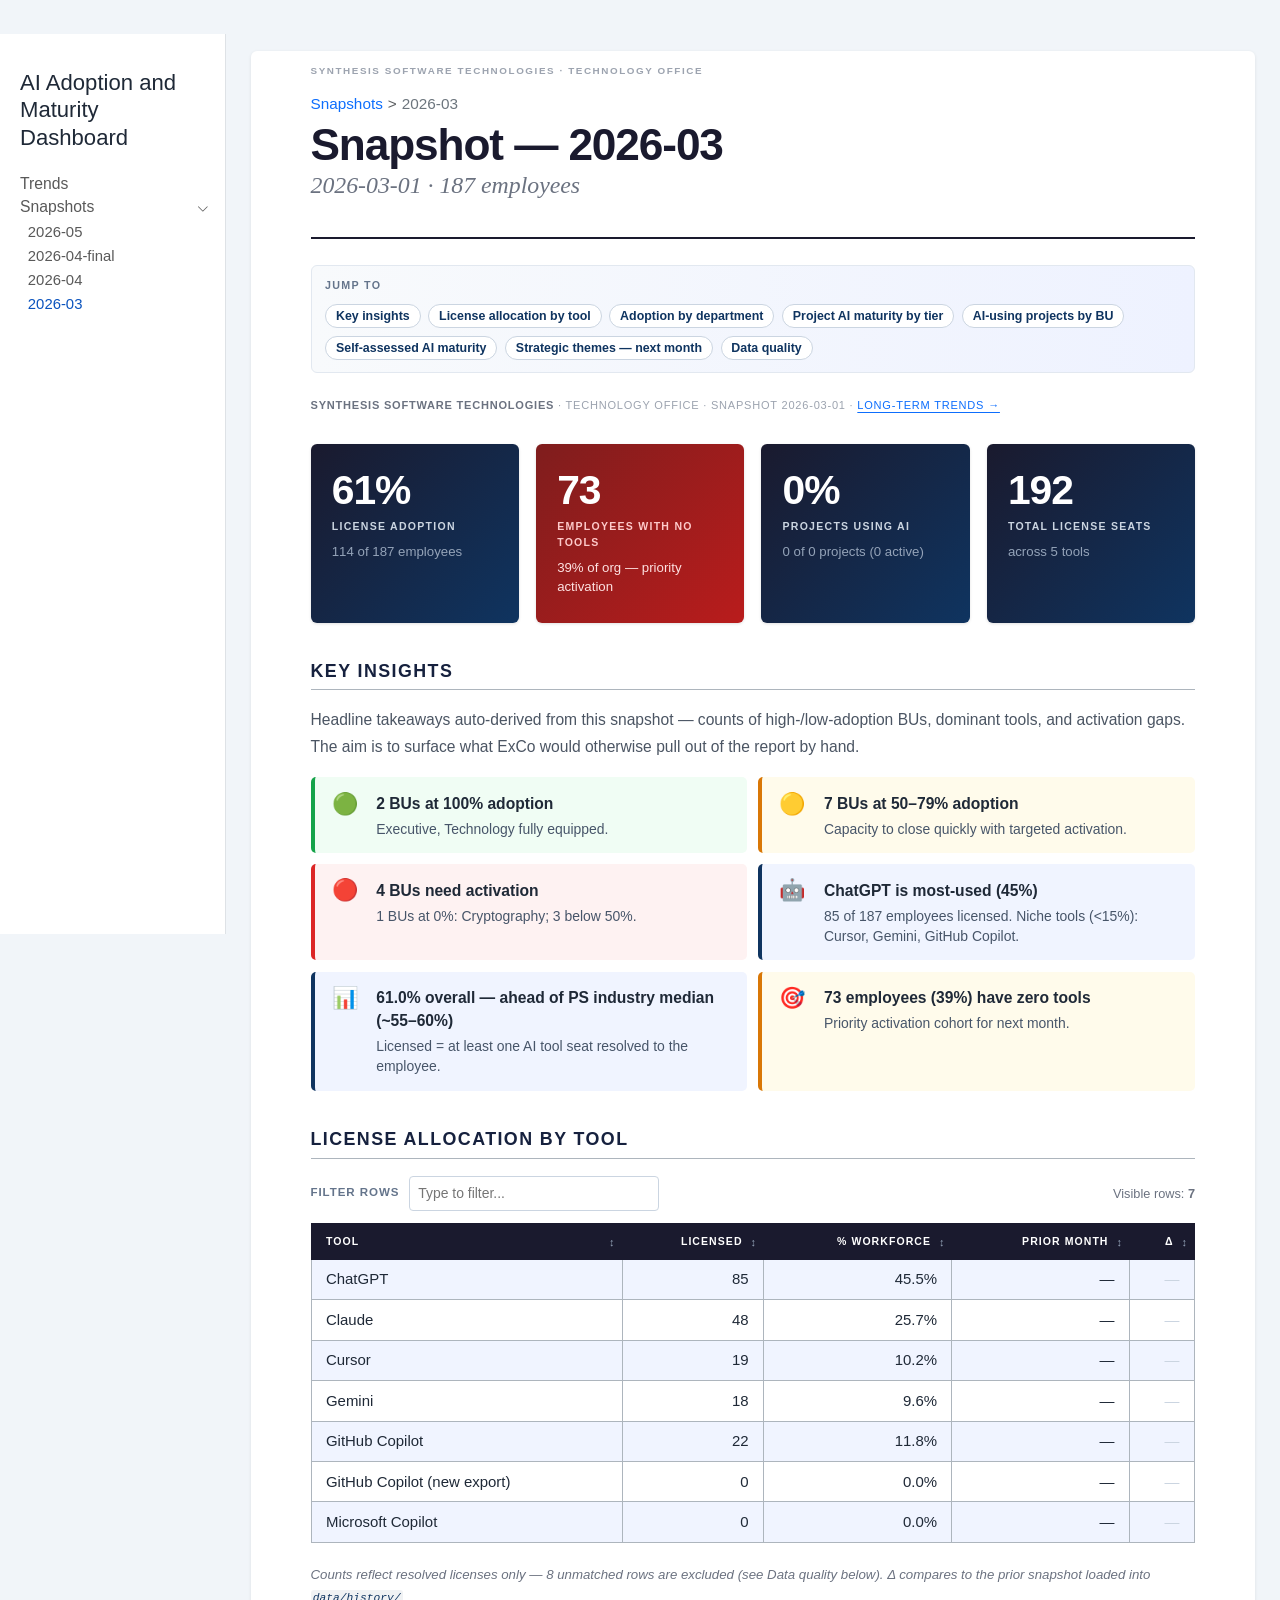
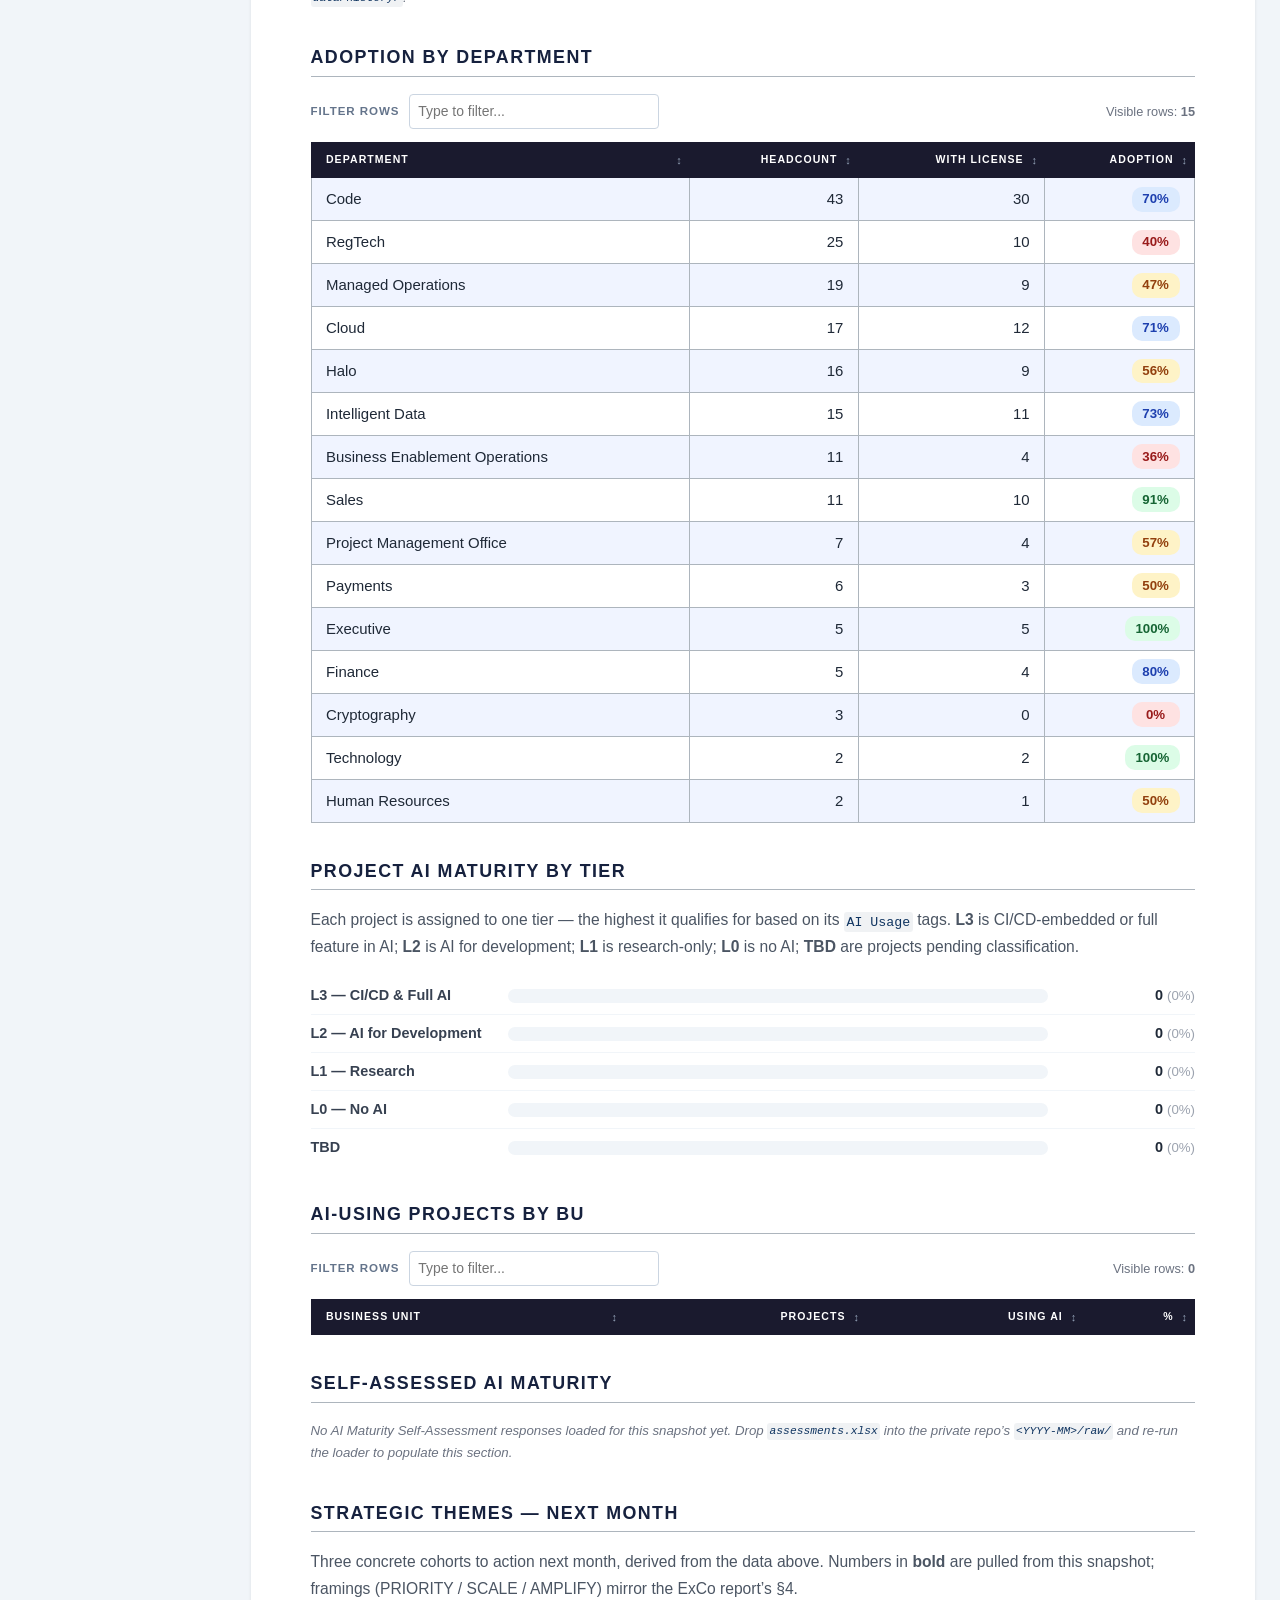
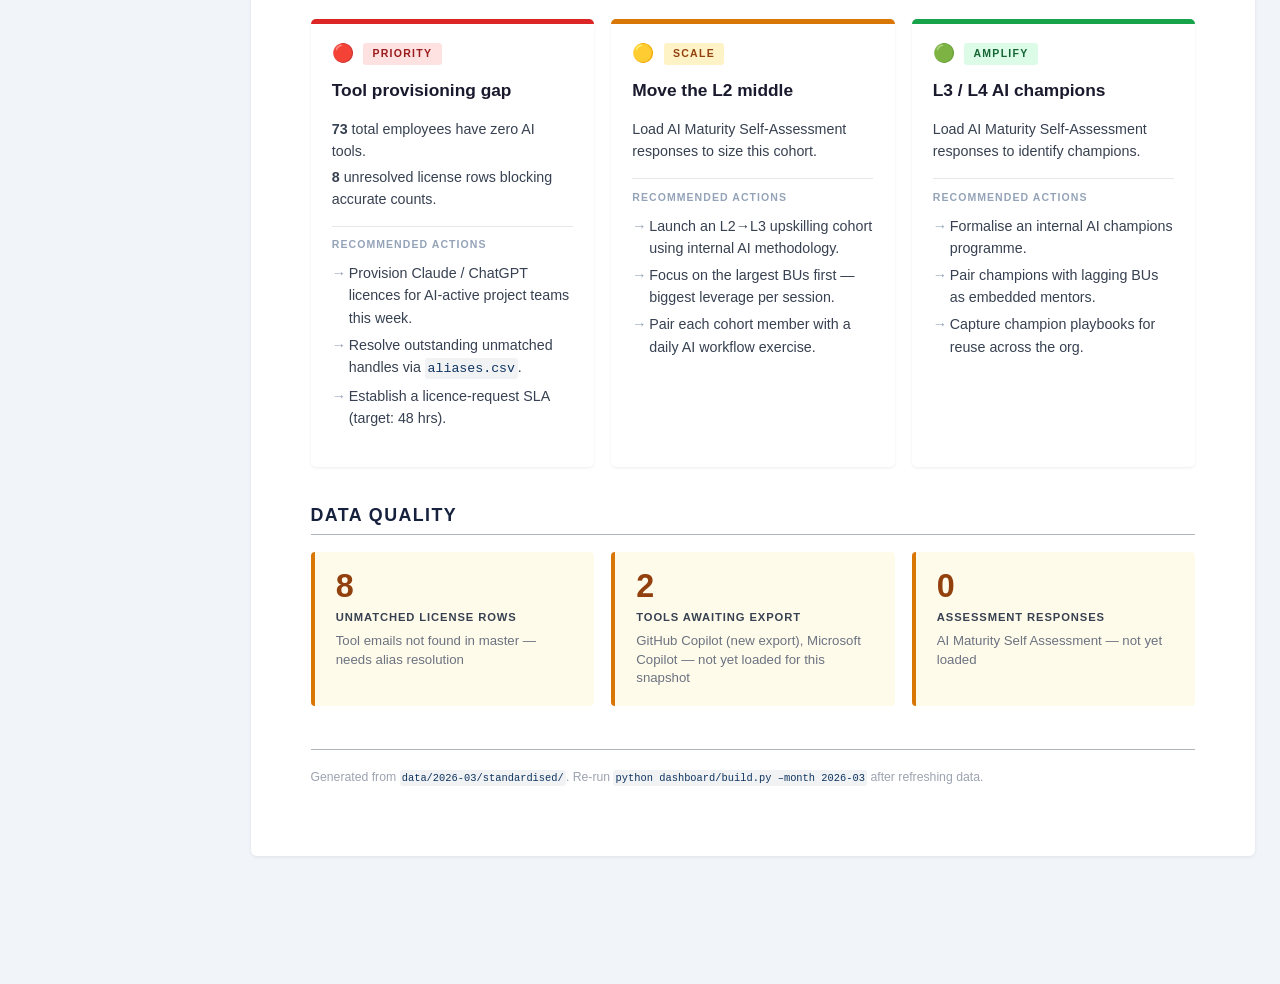
==== dashboard/snapshot-2026-03.html @ 052405d6 "deploy: fb2368c1ec91059d60e4c7f4bae89927ef7050ad" ====
<!DOCTYPE html>
<html xmlns="http://www.w3.org/1999/xhtml" lang="en" xml:lang="en"><head>

<meta charset="utf-8">
<meta name="generator" content="quarto-1.9.37">

<meta name="viewport" content="width=device-width, initial-scale=1.0, user-scalable=yes">


<title>Snapshot — 2026-03 – AI Adoption and Maturity Dashboard</title>
<style>
/* Default styles provided by pandoc.
** See https://pandoc.org/MANUAL.html#variables-for-html for config info.
*/
code{white-space: pre-wrap;}
span.smallcaps{font-variant: small-caps;}
div.columns{display: flex; gap: min(4vw, 1.5em);}
div.column{flex: auto; overflow-x: auto;}
div.hanging-indent{margin-left: 1.5em; text-indent: -1.5em;}
ul.task-list{list-style: none;}
ul.task-list li input[type="checkbox"] {
  width: 0.8em;
  margin: 0 0.8em 0.2em -1em; /* quarto-specific, see https://github.com/quarto-dev/quarto-cli/issues/4556 */ 
  vertical-align: middle;
}
</style>


<script src="site_libs/quarto-nav/quarto-nav.js"></script>
<script src="site_libs/quarto-nav/headroom.min.js"></script>
<script src="site_libs/clipboard/clipboard.min.js"></script>
<script src="site_libs/quarto-search/autocomplete.umd.js"></script>
<script src="site_libs/quarto-search/fuse.min.js"></script>
<script src="site_libs/quarto-search/quarto-search.js"></script>
<meta name="quarto:offset" content="./">
<script src="site_libs/quarto-html/quarto.js" type="module"></script>
<script src="site_libs/quarto-html/tabsets/tabsets.js" type="module"></script>
<script src="site_libs/quarto-html/popper.min.js"></script>
<script src="site_libs/quarto-html/tippy.umd.min.js"></script>
<script src="site_libs/quarto-html/anchor.min.js"></script>
<link href="site_libs/quarto-html/tippy.css" rel="stylesheet">
<link href="site_libs/quarto-html/quarto-syntax-highlighting-7f8f88aac4f3542376d5c11b86a4c14d.css" rel="stylesheet" id="quarto-text-highlighting-styles">
<script src="site_libs/bootstrap/bootstrap.min.js"></script>
<link href="site_libs/bootstrap/bootstrap-icons.css" rel="stylesheet">
<link href="site_libs/bootstrap/bootstrap-a5d23b083cddfc6b6a853d92184512ac.min.css" rel="stylesheet" append-hash="true" id="quarto-bootstrap" data-mode="light">
<script id="quarto-search-options" type="application/json">{
  "location": "sidebar",
  "copy-button": false,
  "collapse-after": 3,
  "panel-placement": "start",
  "type": "textbox",
  "limit": 50,
  "keyboard-shortcut": [
    "f",
    "/",
    "s"
  ],
  "show-item-context": false,
  "language": {
    "search-no-results-text": "No results",
    "search-matching-documents-text": "matching documents",
    "search-copy-link-title": "Copy link to search",
    "search-hide-matches-text": "Hide additional matches",
    "search-more-match-text": "more match in this document",
    "search-more-matches-text": "more matches in this document",
    "search-clear-button-title": "Clear",
    "search-text-placeholder": "",
    "search-detached-cancel-button-title": "Cancel",
    "search-submit-button-title": "Submit",
    "search-label": "Search"
  }
}</script>


<link rel="stylesheet" href="style.css">
</head>

<body class="nav-sidebar docked quarto-light">

<div id="quarto-search-results"></div>
  <header id="quarto-header" class="headroom fixed-top">
  <nav class="quarto-secondary-nav">
    <div class="container-fluid d-flex">
      <button type="button" class="quarto-btn-toggle btn" data-bs-toggle="collapse" role="button" data-bs-target=".quarto-sidebar-collapse-item" aria-controls="quarto-sidebar" aria-expanded="false" aria-label="Toggle sidebar navigation" onclick="if (window.quartoToggleHeadroom) { window.quartoToggleHeadroom(); }">
        <i class="bi bi-layout-text-sidebar-reverse"></i>
      </button>
        <nav class="quarto-page-breadcrumbs" aria-label="breadcrumb"><ol class="breadcrumb"><li class="breadcrumb-item"><a href="./snapshot-2026-05.html">Snapshots</a></li><li class="breadcrumb-item"><a href="./snapshot-2026-03.html">2026-03</a></li></ol></nav>
        <a class="flex-grow-1" role="navigation" data-bs-toggle="collapse" data-bs-target=".quarto-sidebar-collapse-item" aria-controls="quarto-sidebar" aria-expanded="false" aria-label="Toggle sidebar navigation" onclick="if (window.quartoToggleHeadroom) { window.quartoToggleHeadroom(); }">      
        </a>
    </div>
  </nav>
</header>
<!-- content -->
<div id="quarto-content" class="quarto-container page-columns page-rows-contents page-layout-full">
<!-- sidebar -->
  <nav id="quarto-sidebar" class="sidebar collapse collapse-horizontal quarto-sidebar-collapse-item sidebar-navigation docked overflow-auto">
    <div class="pt-lg-2 mt-2 text-left sidebar-header">
    <div class="sidebar-title mb-0 py-0">
      <a href="./">AI Adoption and Maturity Dashboard</a> 
    </div>
      </div>
    <div class="sidebar-menu-container"> 
    <ul class="list-unstyled mt-1">
        <li class="sidebar-item">
  <div class="sidebar-item-container"> 
  <a href="./index.html" class="sidebar-item-text sidebar-link">
 <span class="menu-text">Trends</span></a>
  </div>
</li>
        <li class="sidebar-item sidebar-item-section">
      <div class="sidebar-item-container"> 
            <a class="sidebar-item-text sidebar-link text-start" data-bs-toggle="collapse" data-bs-target="#quarto-sidebar-section-1" role="navigation" aria-expanded="true">
 <span class="menu-text">Snapshots</span></a>
          <a class="sidebar-item-toggle text-start" data-bs-toggle="collapse" data-bs-target="#quarto-sidebar-section-1" role="navigation" aria-expanded="true" aria-label="Toggle section">
            <i class="bi bi-chevron-right ms-2"></i>
          </a> 
      </div>
      <ul id="quarto-sidebar-section-1" class="collapse list-unstyled sidebar-section depth1 show">  
          <li class="sidebar-item">
  <div class="sidebar-item-container"> 
  <a href="./snapshot-2026-05.html" class="sidebar-item-text sidebar-link">
 <span class="menu-text">2026-05</span></a>
  </div>
</li>
          <li class="sidebar-item">
  <div class="sidebar-item-container"> 
  <a href="./snapshot-2026-04-final.html" class="sidebar-item-text sidebar-link">
 <span class="menu-text">2026-04-final</span></a>
  </div>
</li>
          <li class="sidebar-item">
  <div class="sidebar-item-container"> 
  <a href="./snapshot-2026-04.html" class="sidebar-item-text sidebar-link">
 <span class="menu-text">2026-04</span></a>
  </div>
</li>
          <li class="sidebar-item">
  <div class="sidebar-item-container"> 
  <a href="./snapshot-2026-03.html" class="sidebar-item-text sidebar-link active">
 <span class="menu-text">2026-03</span></a>
  </div>
</li>
      </ul>
  </li>
    </ul>
    </div>
</nav>
<div id="quarto-sidebar-glass" class="quarto-sidebar-collapse-item" data-bs-toggle="collapse" data-bs-target=".quarto-sidebar-collapse-item"></div>
<!-- margin-sidebar -->
    
<!-- main -->
<main class="content column-page-right" id="quarto-document-content">

<header id="title-block-header" class="quarto-title-block default"><nav class="quarto-page-breadcrumbs quarto-title-breadcrumbs d-none d-lg-block" aria-label="breadcrumb"><ol class="breadcrumb"><li class="breadcrumb-item"><a href="./snapshot-2026-05.html">Snapshots</a></li><li class="breadcrumb-item"><a href="./snapshot-2026-03.html">2026-03</a></li></ol></nav>
<div class="quarto-title">
<h1 class="title">Snapshot — 2026-03</h1>
<p class="subtitle lead">2026-03-01 · 187 employees</p>
</div>



<div class="quarto-title-meta column-page-right">

    
  
    
  </div>
  


</header>


<p class="doc-meta">
<strong>Synthesis Software Technologies</strong> · Technology Office · Snapshot 2026-03-01 · <a href="index.html">long-term trends →</a>
</p>
<div class="kpi-grid">
<div class="kpi">
<div class="kpi-value">
61%
</div>
<div class="kpi-label">
License adoption
</div>
<div class="kpi-sub">
114 of 187 employees
</div>
</div>
<div class="kpi kpi-alert">
<div class="kpi-value">
73
</div>
<div class="kpi-label">
Employees with no tools
</div>
<div class="kpi-sub">
39% of org — priority activation
</div>
</div>
<div class="kpi">
<div class="kpi-value">
0%
</div>
<div class="kpi-label">
Projects using AI
</div>
<div class="kpi-sub">
0 of 0 projects (0 active)
</div>
</div>
<div class="kpi">
<div class="kpi-value">
192
</div>
<div class="kpi-label">
Total license seats
</div>
<div class="kpi-sub">
across 5 tools
</div>
</div>
</div>
<section id="key-insights" class="level2">
<h2 class="anchored" data-anchor-id="key-insights">Key insights</h2>
<p>
Headline takeaways auto-derived from this snapshot — counts of high-/low-adoption BUs, dominant tools, and activation gaps. The aim is to surface what ExCo would otherwise pull out of the report by hand.
</p>
<div class="insight-grid">
<div class="insight insight-green">
<span class="insight-icon">🟢</span>
<div>
<div class="insight-headline">
2 BUs at 100% adoption
</div>
<div class="insight-detail">
Executive, Technology fully equipped.
</div>
</div>
</div>
<div class="insight insight-amber">
<span class="insight-icon">🟡</span>
<div>
<div class="insight-headline">
7 BUs at 50–79% adoption
</div>
<div class="insight-detail">
Capacity to close quickly with targeted activation.
</div>
</div>
</div>
<div class="insight insight-red">
<span class="insight-icon">🔴</span>
<div>
<div class="insight-headline">
4 BUs need activation
</div>
<div class="insight-detail">
1 BUs at 0%: Cryptography; 3 below 50%.
</div>
</div>
</div>
<div class="insight insight-blue">
<span class="insight-icon">🤖</span>
<div>
<div class="insight-headline">
ChatGPT is most-used (45%)
</div>
<div class="insight-detail">
85 of 187 employees licensed. Niche tools (&lt;15%): Cursor, Gemini, GitHub Copilot.
</div>
</div>
</div>
<div class="insight insight-blue">
<span class="insight-icon">📊</span>
<div>
<div class="insight-headline">
61.0% overall — ahead of PS industry median (~55–60%)
</div>
<div class="insight-detail">
Licensed = at least one AI tool seat resolved to the employee.
</div>
</div>
</div>
<div class="insight insight-amber">
<span class="insight-icon">🎯</span>
<div>
<div class="insight-headline">
73 employees (39%) have zero tools
</div>
<div class="insight-detail">
Priority activation cohort for next month.
</div>
</div>
</div>
</div>
</section>
<section id="license-allocation-by-tool" class="level2">
<h2 class="anchored" data-anchor-id="license-allocation-by-tool">License allocation by tool</h2>
<table class="adoption-table">
<thead>
<tr>
<th>
Tool
</th>
<th>
Licensed
</th>
<th>
% workforce
</th>
<th>
Prior month
</th>
<th>
Δ
</th>
</tr>
</thead>
<tbody>
<tr>
<td>
ChatGPT
</td>
<td>
85
</td>
<td>
45.5%
</td>
<td>
—
</td>
<td>
<span class="delta-none">—</span>
</td>
</tr>
<tr>
<td>
Claude
</td>
<td>
48
</td>
<td>
25.7%
</td>
<td>
—
</td>
<td>
<span class="delta-none">—</span>
</td>
</tr>
<tr>
<td>
Cursor
</td>
<td>
19
</td>
<td>
10.2%
</td>
<td>
—
</td>
<td>
<span class="delta-none">—</span>
</td>
</tr>
<tr>
<td>
Gemini
</td>
<td>
18
</td>
<td>
9.6%
</td>
<td>
—
</td>
<td>
<span class="delta-none">—</span>
</td>
</tr>
<tr>
<td>
GitHub Copilot
</td>
<td>
22
</td>
<td>
11.8%
</td>
<td>
—
</td>
<td>
<span class="delta-none">—</span>
</td>
</tr>
<tr>
<td>
GitHub Copilot (new export)
</td>
<td>
0
</td>
<td>
0.0%
</td>
<td>
—
</td>
<td>
<span class="delta-none">—</span>
</td>
</tr>
<tr>
<td>
Microsoft Copilot
</td>
<td>
0
</td>
<td>
0.0%
</td>
<td>
—
</td>
<td>
<span class="delta-none">—</span>
</td>
</tr>
</tbody>
</table>
<p class="note">
Counts reflect resolved licenses only — 8 unmatched rows are excluded (see Data quality below). Δ compares to the prior snapshot loaded into <code>data/history/</code>.
</p>
</section>
<section id="adoption-by-department" class="level2">
<h2 class="anchored" data-anchor-id="adoption-by-department">Adoption by department</h2>
<table class="adoption-table">
<thead>
<tr>
<th>
Department
</th>
<th>
Headcount
</th>
<th>
With license
</th>
<th>
Adoption
</th>
</tr>
</thead>
<tbody>
<tr>
<td>
Code
</td>
<td>
43
</td>
<td>
30
</td>
<td>
<span class="pct-pill tier-good">70%</span>
</td>
</tr>
<tr>
<td>
RegTech
</td>
<td>
25
</td>
<td>
10
</td>
<td>
<span class="pct-pill tier-poor">40%</span>
</td>
</tr>
<tr>
<td>
Managed Operations
</td>
<td>
19
</td>
<td>
9
</td>
<td>
<span class="pct-pill tier-fair">47%</span>
</td>
</tr>
<tr>
<td>
Cloud
</td>
<td>
17
</td>
<td>
12
</td>
<td>
<span class="pct-pill tier-good">71%</span>
</td>
</tr>
<tr>
<td>
Halo
</td>
<td>
16
</td>
<td>
9
</td>
<td>
<span class="pct-pill tier-fair">56%</span>
</td>
</tr>
<tr>
<td>
Intelligent Data
</td>
<td>
15
</td>
<td>
11
</td>
<td>
<span class="pct-pill tier-good">73%</span>
</td>
</tr>
<tr>
<td>
Business Enablement Operations
</td>
<td>
11
</td>
<td>
4
</td>
<td>
<span class="pct-pill tier-poor">36%</span>
</td>
</tr>
<tr>
<td>
Sales
</td>
<td>
11
</td>
<td>
10
</td>
<td>
<span class="pct-pill tier-excellent">91%</span>
</td>
</tr>
<tr>
<td>
Project Management Office
</td>
<td>
7
</td>
<td>
4
</td>
<td>
<span class="pct-pill tier-fair">57%</span>
</td>
</tr>
<tr>
<td>
Payments
</td>
<td>
6
</td>
<td>
3
</td>
<td>
<span class="pct-pill tier-fair">50%</span>
</td>
</tr>
<tr>
<td>
Executive
</td>
<td>
5
</td>
<td>
5
</td>
<td>
<span class="pct-pill tier-excellent">100%</span>
</td>
</tr>
<tr>
<td>
Finance
</td>
<td>
5
</td>
<td>
4
</td>
<td>
<span class="pct-pill tier-good">80%</span>
</td>
</tr>
<tr>
<td>
Cryptography
</td>
<td>
3
</td>
<td>
0
</td>
<td>
<span class="pct-pill tier-poor">0%</span>
</td>
</tr>
<tr>
<td>
Technology
</td>
<td>
2
</td>
<td>
2
</td>
<td>
<span class="pct-pill tier-excellent">100%</span>
</td>
</tr>
<tr>
<td>
Human Resources
</td>
<td>
2
</td>
<td>
1
</td>
<td>
<span class="pct-pill tier-fair">50%</span>
</td>
</tr>
</tbody>
</table>
</section>
<section id="project-ai-maturity-by-tier" class="level2">
<h2 class="anchored" data-anchor-id="project-ai-maturity-by-tier">Project AI maturity by tier</h2>
<p>
Each project is assigned to one tier — the highest it qualifies for based on its <code>AI Usage</code> tags. <strong>L3</strong> is CI/CD-embedded or full feature in AI; <strong>L2</strong> is AI for development; <strong>L1</strong> is research-only; <strong>L0</strong> is no AI; <strong>TBD</strong> are projects pending classification.
</p>
<div class="bar-block">
<div class="bar-row tier-l3">
<span class="bar-label">L3 — CI/CD &amp; Full AI</span>
<div class="bar-track">
<div class="bar-fill" style="width:0.0%">

</div>
</div>
<span class="bar-value">0 <span class="bar-pct">(0%)</span></span>
</div>
<div class="bar-row tier-l2">
<span class="bar-label">L2 — AI for Development</span>
<div class="bar-track">
<div class="bar-fill" style="width:0.0%">

</div>
</div>
<span class="bar-value">0 <span class="bar-pct">(0%)</span></span>
</div>
<div class="bar-row tier-l1">
<span class="bar-label">L1 — Research</span>
<div class="bar-track">
<div class="bar-fill" style="width:0.0%">

</div>
</div>
<span class="bar-value">0 <span class="bar-pct">(0%)</span></span>
</div>
<div class="bar-row tier-l0">
<span class="bar-label">L0 — No AI</span>
<div class="bar-track">
<div class="bar-fill" style="width:0.0%">

</div>
</div>
<span class="bar-value">0 <span class="bar-pct">(0%)</span></span>
</div>
<div class="bar-row tier-tbd">
<span class="bar-label">TBD</span>
<div class="bar-track">
<div class="bar-fill" style="width:0.0%">

</div>
</div>
<span class="bar-value">0 <span class="bar-pct">(0%)</span></span>
</div>
</div>
</section>
<section id="ai-using-projects-by-bu" class="level2">
<h2 class="anchored" data-anchor-id="ai-using-projects-by-bu">AI-using projects by BU</h2>
<table class="adoption-table">
<thead>
<tr>
<th>
Business Unit
</th>
<th>
Projects
</th>
<th>
Using AI
</th>
<th>
%
</th>
</tr>
</thead>
<tbody>
</tbody>
</table>
</section>
<section id="self-assessed-ai-maturity" class="level2">
<h2 class="anchored" data-anchor-id="self-assessed-ai-maturity">Self-assessed AI maturity</h2>
<p class="note">
No AI Maturity Self-Assessment responses loaded for this snapshot yet. Drop <code>assessments.xlsx</code> into the private repo’s <code>&lt;YYYY-MM&gt;/raw/</code> and re-run the loader to populate this section.
</p>
</section>
<section id="strategic-themes-next-month" class="level2">
<h2 class="anchored" data-anchor-id="strategic-themes-next-month">Strategic themes — next month</h2>
<p>
Three concrete cohorts to action next month, derived from the data above. Numbers in <strong>bold</strong> are pulled from this snapshot; framings (PRIORITY / SCALE / AMPLIFY) mirror the ExCo report’s §4.
</p>
<div class="theme-grid">
<div class="theme-card theme-red">
<div class="theme-header">
<span class="theme-icon">🔴</span><span class="theme-badge">PRIORITY</span>
</div>
<div class="theme-title">
Tool provisioning gap
</div>
<ul class="theme-body">
<li>
<strong>73</strong> total employees have zero AI tools.
</li>
<li>
<strong>8</strong> unresolved license rows blocking accurate counts.
</li>
</ul>
<div class="theme-divider">
Recommended actions
</div>
<ul class="theme-actions">
<li>
Provision Claude / ChatGPT licences for AI-active project teams this week.
</li>
<li>
Resolve outstanding unmatched handles via <code>aliases.csv</code>.
</li>
<li>
Establish a licence-request SLA (target: 48 hrs).
</li>
</ul>
</div>
<div class="theme-card theme-amber">
<div class="theme-header">
<span class="theme-icon">🟡</span><span class="theme-badge">SCALE</span>
</div>
<div class="theme-title">
Move the L2 middle
</div>
<ul class="theme-body">
<li>
Load AI Maturity Self-Assessment responses to size this cohort.
</li>
</ul>
<div class="theme-divider">
Recommended actions
</div>
<ul class="theme-actions">
<li>
Launch an L2→L3 upskilling cohort using internal AI methodology.
</li>
<li>
Focus on the largest BUs first — biggest leverage per session.
</li>
<li>
Pair each cohort member with a daily AI workflow exercise.
</li>
</ul>
</div>
<div class="theme-card theme-green">
<div class="theme-header">
<span class="theme-icon">🟢</span><span class="theme-badge">AMPLIFY</span>
</div>
<div class="theme-title">
L3 / L4 AI champions
</div>
<ul class="theme-body">
<li>
Load AI Maturity Self-Assessment responses to identify champions.
</li>
</ul>
<div class="theme-divider">
Recommended actions
</div>
<ul class="theme-actions">
<li>
Formalise an internal AI champions programme.
</li>
<li>
Pair champions with lagging BUs as embedded mentors.
</li>
<li>
Capture champion playbooks for reuse across the org.
</li>
</ul>
</div>
</div>
</section>
<section id="data-quality" class="level2">
<h2 class="anchored" data-anchor-id="data-quality">Data quality</h2>
<div class="dq-grid">
<div class="dq-card">
<div class="dq-value">
8
</div>
<div class="dq-label">
Unmatched license rows
</div>
<div class="dq-sub">
Tool emails not found in master — needs alias resolution
</div>
</div>
<div class="dq-card">
<div class="dq-value">
2
</div>
<div class="dq-label">
Tools awaiting export
</div>
<div class="dq-sub">
GitHub Copilot (new export), Microsoft Copilot — not yet loaded for this snapshot
</div>
</div>
<div class="dq-card">
<div class="dq-value">
0
</div>
<div class="dq-label">
Assessment responses
</div>
<div class="dq-sub">
AI Maturity Self Assessment — not yet loaded
</div>
</div>
</div>
<p class="footer">
Generated from <code>data/2026-03/standardised/</code>. Re-run <code>python dashboard/build.py –month 2026-03</code> after refreshing data.
</p>


</section>

</main> <!-- /main -->
<script src="interactions.js"></script>
<script id="quarto-html-after-body" type="application/javascript">
  window.document.addEventListener("DOMContentLoaded", function (event) {
    const icon = "";
    const anchorJS = new window.AnchorJS();
    anchorJS.options = {
      placement: 'right',
      icon: icon
    };
    anchorJS.add('.anchored');
    const isCodeAnnotation = (el) => {
      for (const clz of el.classList) {
        if (clz.startsWith('code-annotation-')) {                     
          return true;
        }
      }
      return false;
    }
    const onCopySuccess = function(e) {
      // button target
      const button = e.trigger;
      // don't keep focus
      button.blur();
      // flash "checked"
      button.classList.add('code-copy-button-checked');
      var currentTitle = button.getAttribute("title");
      button.setAttribute("title", "Copied!");
      let tooltip;
      if (window.bootstrap) {
        button.setAttribute("data-bs-toggle", "tooltip");
        button.setAttribute("data-bs-placement", "left");
        button.setAttribute("data-bs-title", "Copied!");
        tooltip = new bootstrap.Tooltip(button, 
          { trigger: "manual", 
            customClass: "code-copy-button-tooltip",
            offset: [0, -8]});
        tooltip.show();    
      }
      setTimeout(function() {
        if (tooltip) {
          tooltip.hide();
          button.removeAttribute("data-bs-title");
          button.removeAttribute("data-bs-toggle");
          button.removeAttribute("data-bs-placement");
        }
        button.setAttribute("title", currentTitle);
        button.classList.remove('code-copy-button-checked');
      }, 1000);
      // clear code selection
      e.clearSelection();
    }
    const getTextToCopy = function(trigger) {
      const outerScaffold = trigger.parentElement.cloneNode(true);
      const codeEl = outerScaffold.querySelector('code');
      for (const childEl of codeEl.children) {
        if (isCodeAnnotation(childEl)) {
          childEl.remove();
        }
      }
      return codeEl.innerText;
    }
    const clipboard = new window.ClipboardJS('.code-copy-button:not([data-in-quarto-modal])', {
      text: getTextToCopy
    });
    clipboard.on('success', onCopySuccess);
    if (window.document.getElementById('quarto-embedded-source-code-modal')) {
      const clipboardModal = new window.ClipboardJS('.code-copy-button[data-in-quarto-modal]', {
        text: getTextToCopy,
        container: window.document.getElementById('quarto-embedded-source-code-modal')
      });
      clipboardModal.on('success', onCopySuccess);
    }
      var localhostRegex = new RegExp(/^(?:http|https):\/\/localhost\:?[0-9]*\//);
      var mailtoRegex = new RegExp(/^mailto:/);
        var filterRegex = new RegExp('/' + window.location.host + '/');
      var isInternal = (href) => {
          return filterRegex.test(href) || localhostRegex.test(href) || mailtoRegex.test(href);
      }
      // Inspect non-navigation links and adorn them if external
     var links = window.document.querySelectorAll('a[href]:not(.nav-link):not(.navbar-brand):not(.toc-action):not(.sidebar-link):not(.sidebar-item-toggle):not(.pagination-link):not(.no-external):not([aria-hidden]):not(.dropdown-item):not(.quarto-navigation-tool):not(.about-link)');
      for (var i=0; i<links.length; i++) {
        const link = links[i];
        if (!isInternal(link.href)) {
          // undo the damage that might have been done by quarto-nav.js in the case of
          // links that we want to consider external
          if (link.dataset.originalHref !== undefined) {
            link.href = link.dataset.originalHref;
          }
        }
      }
    function tippyHover(el, contentFn, onTriggerFn, onUntriggerFn) {
      const config = {
        allowHTML: true,
        maxWidth: 500,
        delay: 100,
        arrow: false,
        appendTo: function(el) {
            return el.parentElement;
        },
        interactive: true,
        interactiveBorder: 10,
        theme: 'quarto',
        placement: 'bottom-start',
      };
      if (contentFn) {
        config.content = contentFn;
      }
      if (onTriggerFn) {
        config.onTrigger = onTriggerFn;
      }
      if (onUntriggerFn) {
        config.onUntrigger = onUntriggerFn;
      }
      window.tippy(el, config); 
    }
    const noterefs = window.document.querySelectorAll('a[role="doc-noteref"]');
    for (var i=0; i<noterefs.length; i++) {
      const ref = noterefs[i];
      tippyHover(ref, function() {
        // use id or data attribute instead here
        let href = ref.getAttribute('data-footnote-href') || ref.getAttribute('href');
        try { href = new URL(href).hash; } catch {}
        const id = href.replace(/^#\/?/, "");
        const note = window.document.getElementById(id);
        if (note) {
          return note.innerHTML;
        } else {
          return "";
        }
      });
    }
    const xrefs = window.document.querySelectorAll('a.quarto-xref');
    const processXRef = (id, note) => {
      // Strip column container classes
      const stripColumnClz = (el) => {
        el.classList.remove("page-full", "page-columns");
        if (el.children) {
          for (const child of el.children) {
            stripColumnClz(child);
          }
        }
      }
      stripColumnClz(note)
      if (id === null || id.startsWith('sec-')) {
        // Special case sections, only their first couple elements
        const container = document.createElement("div");
        if (note.children && note.children.length > 2) {
          container.appendChild(note.children[0].cloneNode(true));
          for (let i = 1; i < note.children.length; i++) {
            const child = note.children[i];
            if (child.tagName === "P" && child.innerText === "") {
              continue;
            } else {
              container.appendChild(child.cloneNode(true));
              break;
            }
          }
          if (window.Quarto?.typesetMath) {
            window.Quarto.typesetMath(container);
          }
          return container.innerHTML
        } else {
          if (window.Quarto?.typesetMath) {
            window.Quarto.typesetMath(note);
          }
          return note.innerHTML;
        }
      } else {
        // Remove any anchor links if they are present
        const anchorLink = note.querySelector('a.anchorjs-link');
        if (anchorLink) {
          anchorLink.remove();
        }
        if (window.Quarto?.typesetMath) {
          window.Quarto.typesetMath(note);
        }
        if (note.classList.contains("callout")) {
          return note.outerHTML;
        } else {
          return note.innerHTML;
        }
      }
    }
    for (var i=0; i<xrefs.length; i++) {
      const xref = xrefs[i];
      tippyHover(xref, undefined, function(instance) {
        instance.disable();
        let url = xref.getAttribute('href');
        let hash = undefined; 
        if (url.startsWith('#')) {
          hash = url;
        } else {
          try { hash = new URL(url).hash; } catch {}
        }
        if (hash) {
          const id = hash.replace(/^#\/?/, "");
          const note = window.document.getElementById(id);
          if (note !== null) {
            try {
              const html = processXRef(id, note.cloneNode(true));
              instance.setContent(html);
            } finally {
              instance.enable();
              instance.show();
            }
          } else {
            // See if we can fetch this
            fetch(url.split('#')[0])
            .then(res => res.text())
            .then(html => {
              const parser = new DOMParser();
              const htmlDoc = parser.parseFromString(html, "text/html");
              const note = htmlDoc.getElementById(id);
              if (note !== null) {
                const html = processXRef(id, note);
                instance.setContent(html);
              } 
            }).finally(() => {
              instance.enable();
              instance.show();
            });
          }
        } else {
          // See if we can fetch a full url (with no hash to target)
          // This is a special case and we should probably do some content thinning / targeting
          fetch(url)
          .then(res => res.text())
          .then(html => {
            const parser = new DOMParser();
            const htmlDoc = parser.parseFromString(html, "text/html");
            const note = htmlDoc.querySelector('main.content');
            if (note !== null) {
              // This should only happen for chapter cross references
              // (since there is no id in the URL)
              // remove the first header
              if (note.children.length > 0 && note.children[0].tagName === "HEADER") {
                note.children[0].remove();
              }
              const html = processXRef(null, note);
              instance.setContent(html);
            } 
          }).finally(() => {
            instance.enable();
            instance.show();
          });
        }
      }, function(instance) {
      });
    }
        let selectedAnnoteEl;
        const selectorForAnnotation = ( cell, annotation) => {
          let cellAttr = 'data-code-cell="' + cell + '"';
          let lineAttr = 'data-code-annotation="' +  annotation + '"';
          const selector = 'span[' + cellAttr + '][' + lineAttr + ']';
          return selector;
        }
        const selectCodeLines = (annoteEl) => {
          const doc = window.document;
          const targetCell = annoteEl.getAttribute("data-target-cell");
          const targetAnnotation = annoteEl.getAttribute("data-target-annotation");
          const annoteSpan = window.document.querySelector(selectorForAnnotation(targetCell, targetAnnotation));
          const lines = annoteSpan.getAttribute("data-code-lines").split(",");
          const lineIds = lines.map((line) => {
            return targetCell + "-" + line;
          })
          let top = null;
          let height = null;
          let parent = null;
          if (lineIds.length > 0) {
              //compute the position of the single el (top and bottom and make a div)
              const el = window.document.getElementById(lineIds[0]);
              top = el.offsetTop;
              height = el.offsetHeight;
              parent = el.parentElement.parentElement;
            if (lineIds.length > 1) {
              const lastEl = window.document.getElementById(lineIds[lineIds.length - 1]);
              const bottom = lastEl.offsetTop + lastEl.offsetHeight;
              height = bottom - top;
            }
            if (top !== null && height !== null && parent !== null) {
              // cook up a div (if necessary) and position it 
              let div = window.document.getElementById("code-annotation-line-highlight");
              if (div === null) {
                div = window.document.createElement("div");
                div.setAttribute("id", "code-annotation-line-highlight");
                div.style.position = 'absolute';
                parent.appendChild(div);
              }
              div.style.top = top - 2 + "px";
              div.style.height = height + 4 + "px";
              div.style.left = 0;
              let gutterDiv = window.document.getElementById("code-annotation-line-highlight-gutter");
              if (gutterDiv === null) {
                gutterDiv = window.document.createElement("div");
                gutterDiv.setAttribute("id", "code-annotation-line-highlight-gutter");
                gutterDiv.style.position = 'absolute';
                const codeCell = window.document.getElementById(targetCell);
                const gutter = codeCell.querySelector('.code-annotation-gutter');
                gutter.appendChild(gutterDiv);
              }
              gutterDiv.style.top = top - 2 + "px";
              gutterDiv.style.height = height + 4 + "px";
            }
            selectedAnnoteEl = annoteEl;
          }
        };
        const unselectCodeLines = () => {
          const elementsIds = ["code-annotation-line-highlight", "code-annotation-line-highlight-gutter"];
          elementsIds.forEach((elId) => {
            const div = window.document.getElementById(elId);
            if (div) {
              div.remove();
            }
          });
          selectedAnnoteEl = undefined;
        };
          // Handle positioning of the toggle
      window.addEventListener(
        "resize",
        throttle(() => {
          elRect = undefined;
          if (selectedAnnoteEl) {
            selectCodeLines(selectedAnnoteEl);
          }
        }, 10)
      );
      function throttle(fn, ms) {
      let throttle = false;
      let timer;
        return (...args) => {
          if(!throttle) { // first call gets through
              fn.apply(this, args);
              throttle = true;
          } else { // all the others get throttled
              if(timer) clearTimeout(timer); // cancel #2
              timer = setTimeout(() => {
                fn.apply(this, args);
                timer = throttle = false;
              }, ms);
          }
        };
      }
        // Attach click handler to the DT
        const annoteDls = window.document.querySelectorAll('dt[data-target-cell]');
        for (const annoteDlNode of annoteDls) {
          annoteDlNode.addEventListener('click', (event) => {
            const clickedEl = event.target;
            if (clickedEl !== selectedAnnoteEl) {
              unselectCodeLines();
              const activeEl = window.document.querySelector('dt[data-target-cell].code-annotation-active');
              if (activeEl) {
                activeEl.classList.remove('code-annotation-active');
              }
              selectCodeLines(clickedEl);
              clickedEl.classList.add('code-annotation-active');
            } else {
              // Unselect the line
              unselectCodeLines();
              clickedEl.classList.remove('code-annotation-active');
            }
          });
        }
    const findCites = (el) => {
      const parentEl = el.parentElement;
      if (parentEl) {
        const cites = parentEl.dataset.cites;
        if (cites) {
          return {
            el,
            cites: cites.split(' ')
          };
        } else {
          return findCites(el.parentElement)
        }
      } else {
        return undefined;
      }
    };
    var bibliorefs = window.document.querySelectorAll('a[role="doc-biblioref"]');
    for (var i=0; i<bibliorefs.length; i++) {
      const ref = bibliorefs[i];
      const citeInfo = findCites(ref);
      if (citeInfo) {
        tippyHover(citeInfo.el, function() {
          var popup = window.document.createElement('div');
          citeInfo.cites.forEach(function(cite) {
            var citeDiv = window.document.createElement('div');
            citeDiv.classList.add('hanging-indent');
            citeDiv.classList.add('csl-entry');
            var biblioDiv = window.document.getElementById('ref-' + cite);
            if (biblioDiv) {
              citeDiv.innerHTML = biblioDiv.innerHTML;
            }
            popup.appendChild(citeDiv);
          });
          return popup.innerHTML;
        });
      }
    }
  });
  </script>
</div> <!-- /content -->




</body></html>
---- dashboard/site_libs/quarto-html/tippy.css ----
.tippy-box[data-animation=fade][data-state=hidden]{opacity:0}[data-tippy-root]{max-width:calc(100vw - 10px)}.tippy-box{position:relative;background-color:#333;color:#fff;border-radius:4px;font-size:14px;line-height:1.4;white-space:normal;outline:0;transition-property:transform,visibility,opacity}.tippy-box[data-placement^=top]>.tippy-arrow{bottom:0}.tippy-box[data-placement^=top]>.tippy-arrow:before{bottom:-7px;left:0;border-width:8px 8px 0;border-top-color:initial;transform-origin:center top}.tippy-box[data-placement^=bottom]>.tippy-arrow{top:0}.tippy-box[data-placement^=bottom]>.tippy-arrow:before{top:-7px;left:0;border-width:0 8px 8px;border-bottom-color:initial;transform-origin:center bottom}.tippy-box[data-placement^=left]>.tippy-arrow{right:0}.tippy-box[data-placement^=left]>.tippy-arrow:before{border-width:8px 0 8px 8px;border-left-color:initial;right:-7px;transform-origin:center left}.tippy-box[data-placement^=right]>.tippy-arrow{left:0}.tippy-box[data-placement^=right]>.tippy-arrow:before{left:-7px;border-width:8px 8px 8px 0;border-right-color:initial;transform-origin:center right}.tippy-box[data-inertia][data-state=visible]{transition-timing-function:cubic-bezier(.54,1.5,.38,1.11)}.tippy-arrow{width:16px;height:16px;color:#333}.tippy-arrow:before{content:"";position:absolute;border-color:transparent;border-style:solid}.tippy-content{position:relative;padding:5px 9px;z-index:1}
---- dashboard/style.css ----
/* ================================================
   Synthesis Software Technologies
   AI Adoption Dashboard — Theme
   ================================================ */

body {
  font-family: -apple-system, BlinkMacSystemFont, 'Segoe UI', Roboto, sans-serif;
  background: #f1f5f9;
  color: #1f2937;
}

#quarto-content {
  padding: 2rem 0 3rem;
}

main.content {
  background: white;
  padding: 3rem 3.5rem;
  border-radius: 6px;
  box-shadow: 0 1px 4px rgba(0,0,0,0.09);
  max-width: 1200px;
}

/* --- Quick section navigation --- */

.section-nav {
  display: flex;
  flex-wrap: wrap;
  align-items: center;
  gap: 0.65rem;
  margin: 0.4rem 0 1.35rem;
  padding: 0.7rem 0.8rem;
  background: linear-gradient(90deg, #f8fafc, #eef2ff);
  border: 1px solid #e2e8f0;
  border-radius: 6px;
}

.section-nav-label {
  font-size: 0.63rem;
  letter-spacing: 0.12em;
  text-transform: uppercase;
  font-weight: 700;
  color: #64748b;
}

.section-nav-chips {
  display: flex;
  flex-wrap: wrap;
  gap: 0.45rem;
}

.section-chip {
  display: inline-block;
  padding: 0.28rem 0.58rem;
  border-radius: 999px;
  border: 1px solid #cbd5e1;
  background: #ffffff;
  color: #0f3460;
  font-size: 0.73rem;
  font-weight: 600;
  line-height: 1;
  text-decoration: none;
  transition: all 0.18s ease;
}

.section-chip:hover {
  border-color: #0f3460;
  background: #e0e7ff;
  color: #0b2547;
}

/* --- Title block --- */

#title-block-header {
  border-bottom: 2px solid #1A1A2E;
  padding-bottom: 1.5rem;
  margin-bottom: 1.5rem;
}

#title-block-header::before {
  content: "SYNTHESIS SOFTWARE TECHNOLOGIES  ·  TECHNOLOGY OFFICE";
  display: block;
  font-size: 0.58rem;
  font-weight: 600;
  letter-spacing: 0.16em;
  text-transform: uppercase;
  color: #9ca3af;
  margin-bottom: 0.9rem;
}

h1.title {
  font-size: 2.6rem !important;
  font-weight: 800 !important;
  letter-spacing: -0.025em !important;
  line-height: 1.05 !important;
  color: #1A1A2E !important;
  border-bottom: none !important;
  padding-bottom: 0 !important;
  margin-bottom: 0.15rem !important;
}

p.subtitle {
  font-family: Georgia, 'Times New Roman', serif;
  font-style: italic;
  font-size: 1.4rem !important;
  color: #6b7280 !important;
  font-weight: 400 !important;
  margin-top: 0 !important;
  line-height: 1.2;
}

.doc-meta {
  margin: 0.9rem 0 1.75rem;
  font-size: 0.65rem;
  color: #9ca3af;
  letter-spacing: 0.07em;
  text-transform: uppercase;
}

.doc-meta strong {
  color: #6b7280;
  font-weight: 700;
}

/* --- Section headings --- */

h2 {
  font-size: 1.05rem !important;
  font-weight: 700 !important;
  color: #16213E !important;
  text-transform: uppercase !important;
  letter-spacing: 0.08em !important;
  border-bottom: 1px solid #ADB5BD !important;
  padding-bottom: 0.4rem !important;
  margin: 2.25rem 0 1rem !important;
  scroll-margin-top: 88px;
}

/* --- Body prose --- */

p {
  font-size: 0.92rem;
  color: #4b5563;
  line-height: 1.7;
}

p code, code {
  background: #f1f5f9;
  padding: 0.1rem 0.35rem;
  border-radius: 3px;
  font-size: 0.85em;
  color: #0F3460;
}

/* --- KPI grid --- */

.kpi-grid {
  display: grid;
  grid-template-columns: repeat(4, 1fr);
  gap: 1rem;
  margin: 1.5rem 0 2rem;
}

.kpi {
  background: linear-gradient(135deg, #1A1A2E 0%, #0F3460 100%);
  color: white;
  padding: 1.5rem 1.25rem;
  border-radius: 6px;
  box-shadow: 0 1px 3px rgba(0,0,0,0.12);
}

.kpi-value {
  font-size: 2.4rem;
  font-weight: 800;
  line-height: 1;
  letter-spacing: -0.025em;
  margin-bottom: 0.5rem;
}

.kpi-label {
  font-size: 0.62rem;
  font-weight: 700;
  text-transform: uppercase;
  letter-spacing: 0.12em;
  color: #cbd5e1;
  margin-bottom: 0.4rem;
}

.kpi-sub {
  font-size: 0.78rem;
  color: #94a3b8;
}

/* Alert KPI — used for activation gaps (e.g. employees with no tools). */
.kpi.kpi-alert {
  background: linear-gradient(135deg, #7f1d1d 0%, #b91c1c 100%);
}

.kpi.kpi-alert .kpi-label {
  color: #fecaca;
}

.kpi.kpi-alert .kpi-sub {
  color: #fee2e2;
}

/* Secondary KPI strip — smaller cards beneath a section header. */
.kpi-grid.kpi-grid-secondary {
  margin: 0.5rem 0 1.25rem;
}

.kpi-grid.kpi-grid-secondary .kpi {
  background: #1A1A2E;
  padding: 1rem 1.1rem;
}

.kpi-grid.kpi-grid-secondary .kpi-value {
  font-size: 1.75rem;
}

/* --- Insight callouts (auto-derived 🟢/🟡/🔴/🤖/📊/🎯) --- */

.insight-grid {
  display: grid;
  grid-template-columns: repeat(2, 1fr);
  gap: 0.65rem;
  margin: 0.75rem 0 1.5rem;
}

.insight {
  display: grid;
  grid-template-columns: 32px 1fr;
  align-items: start;
  gap: 0.75rem;
  padding: 0.85rem 1rem;
  border-radius: 5px;
  border-left: 4px solid #cbd5e1;
  background: #f8fafc;
}

.insight-icon {
  font-size: 1.25rem;
  line-height: 1;
  padding-top: 0.1rem;
}

.insight-headline {
  font-weight: 700;
  font-size: 0.92rem;
  color: #1f2937;
  margin-bottom: 0.2rem;
}

.insight-detail {
  font-size: 0.82rem;
  color: #475569;
  line-height: 1.45;
}

.insight-green  { border-left-color: #16a34a; background: #f0fdf4; }
.insight-amber  { border-left-color: #d97706; background: #fffbeb; }
.insight-red    { border-left-color: #dc2626; background: #fef2f2; }
.insight-blue   { border-left-color: #0F3460; background: #f0f4ff; }

/* --- Alignment matrix (Aligned / Add Tools / Gap) --- */

.align-grid {
  display: grid;
  grid-template-columns: repeat(3, 1fr);
  gap: 1rem;
  margin: 0.75rem 0 1.5rem;
}

.align-card {
  padding: 1.15rem 1.25rem;
  border-radius: 5px;
  border-top: 4px solid #cbd5e1;
  background: white;
  box-shadow: 0 1px 3px rgba(0,0,0,0.06);
}

.align-value {
  font-size: 2rem;
  font-weight: 800;
  line-height: 1;
  margin-bottom: 0.55rem;
  color: #1A1A2E;
  font-variant-numeric: tabular-nums;
}

.align-label {
  font-size: 0.75rem;
  font-weight: 700;
  text-transform: uppercase;
  letter-spacing: 0.08em;
  color: #374151;
  margin-bottom: 0.4rem;
}

.align-sub {
  font-size: 0.78rem;
  color: #6b7280;
  line-height: 1.45;
}

.align-good   { border-top-color: #16a34a; }
.align-good   .align-value { color: #166534; }
.align-warn   { border-top-color: #d97706; }
.align-warn   .align-value { color: #92400e; }
.align-danger { border-top-color: #dc2626; }
.align-danger .align-value { color: #991b1b; }

/* --- Strategic theme cards (Priority / Scale / Amplify) --- */

.theme-grid {
  display: grid;
  grid-template-columns: repeat(3, 1fr);
  gap: 1rem;
  margin: 0.75rem 0 1.5rem;
}

.theme-card {
  padding: 1.1rem 1.25rem 1.25rem;
  border-radius: 5px;
  background: white;
  border-top: 5px solid #cbd5e1;
  box-shadow: 0 1px 3px rgba(0,0,0,0.07);
  display: flex;
  flex-direction: column;
}

.theme-header {
  display: flex;
  align-items: center;
  gap: 0.55rem;
  margin-bottom: 0.7rem;
}

.theme-icon {
  font-size: 1.05rem;
  line-height: 1;
}

.theme-badge {
  font-size: 0.62rem;
  font-weight: 800;
  text-transform: uppercase;
  letter-spacing: 0.12em;
  padding: 0.18rem 0.55rem;
  border-radius: 3px;
  background: #f1f5f9;
  color: #475569;
}

.theme-title {
  font-size: 1.02rem;
  font-weight: 700;
  color: #1A1A2E;
  margin-bottom: 0.8rem;
}

.theme-body, .theme-actions {
  list-style: none;
  padding: 0;
  margin: 0 0 0.85rem;
  font-size: 0.84rem;
  color: #374151;
  line-height: 1.55;
}

.theme-body li {
  padding: 0.1rem 0;
}

.theme-actions li {
  position: relative;
  padding: 0.15rem 0 0.15rem 1rem;
}

.theme-actions li::before {
  content: "→";
  position: absolute;
  left: 0;
  color: #94a3b8;
  font-weight: 700;
}

.theme-actions li code {
  font-size: 0.78rem;
}

.theme-divider {
  font-size: 0.62rem;
  font-weight: 700;
  text-transform: uppercase;
  letter-spacing: 0.1em;
  color: #94a3b8;
  border-top: 1px solid #e5e7eb;
  padding-top: 0.6rem;
  margin-bottom: 0.4rem;
}

.theme-red    { border-top-color: #dc2626; }
.theme-red    .theme-badge { background: #fee2e2; color: #991b1b; }
.theme-amber  { border-top-color: #d97706; }
.theme-amber  .theme-badge { background: #fef3c7; color: #92400e; }
.theme-green  { border-top-color: #16a34a; }
.theme-green  .theme-badge { background: #dcfce7; color: #166534; }

/* --- Bar block (horizontal bars) --- */

.bar-block {
  margin: 1rem 0 1.25rem;
}

.bar-row {
  display: grid;
  grid-template-columns: 180px 1fr 130px;
  align-items: center;
  gap: 1rem;
  padding: 0.45rem 0;
  border-bottom: 1px solid #f1f5f9;
}

.bar-row:last-child {
  border-bottom: none;
}

.bar-label {
  font-size: 0.85rem;
  font-weight: 600;
  color: #374151;
}

.bar-track {
  background: #f1f5f9;
  height: 14px;
  border-radius: 7px;
  overflow: hidden;
  position: relative;
}

.bar-fill {
  height: 100%;
  background: #0F3460;
  border-radius: 7px;
  transition: width 0.25s ease;
}

.bar-value {
  font-size: 0.85rem;
  color: #1f2937;
  font-variant-numeric: tabular-nums;
  text-align: right;
  font-weight: 600;
}

.bar-pct {
  color: #9ca3af;
  font-weight: 400;
  font-size: 0.78rem;
}

/* Tool-specific bar colors */
.bar-row.tool-claude   .bar-fill { background: #D97706; }
.bar-row.tool-cursor   .bar-fill { background: #0D6EFD; }
.bar-row.tool-chatgpt  .bar-fill { background: #198754; }
.bar-row.tool-copilot  .bar-fill { background: #495057; }
.bar-row.tool-gemini   .bar-fill { background: #8B44AC; }

/* Tag colors */
.bar-row.tag-productive .bar-fill { background: #16a34a; }
.bar-row.tag-other      .bar-fill { background: #94a3b8; }

/* AI tier bar colors (L3 = best, L0 = none, TBD = unknown) */
.bar-row.tier-l3  .bar-fill { background: #16a34a; }
.bar-row.tier-l2  .bar-fill { background: #65a30d; }
.bar-row.tier-l1  .bar-fill { background: #eab308; }
.bar-row.tier-l0  .bar-fill { background: #94a3b8; }
.bar-row.tier-tbd .bar-fill { background: #cbd5e1; }

/* Tool delta indicators (▲ / ▼ vs prior month) */
.delta-up   { color: #16a34a; font-weight: 700; }
.delta-down { color: #dc2626; font-weight: 700; }
.delta-flat { color: #6b7280; font-weight: 600; }
.delta-none { color: #cbd5e1; }

/* --- Adoption tables --- */

table.adoption-table {
  width: 100%;
  border-collapse: collapse;
  margin: 0.75rem 0 1.25rem;
  font-size: 0.88rem;
}

.table-shell {
  margin: 0.45rem 0 1rem;
}

.table-controls {
  display: flex;
  align-items: center;
  justify-content: space-between;
  gap: 0.8rem;
  flex-wrap: wrap;
  margin: 0 0 0.45rem;
}

.table-search {
  display: inline-flex;
  align-items: center;
  gap: 0.55rem;
  font-size: 0.68rem;
  letter-spacing: 0.08em;
  text-transform: uppercase;
  color: #64748b;
  font-weight: 700;
}

.table-search input {
  width: 250px;
  max-width: 72vw;
  border: 1px solid #cbd5e1;
  border-radius: 4px;
  padding: 0.36rem 0.5rem;
  font-size: 0.82rem;
  color: #1f2937;
  background: #ffffff;
}

.table-search input:focus {
  outline: none;
  border-color: #0f3460;
  box-shadow: 0 0 0 3px rgba(15, 52, 96, 0.12);
}

.table-meta {
  font-size: 0.75rem;
  color: #6b7280;
}

.adoption-table th {
  background: #1A1A2E;
  color: white;
  text-align: left;
  padding: 0.55rem 0.85rem;
  font-size: 0.62rem;
  font-weight: 700;
  text-transform: uppercase;
  letter-spacing: 0.1em;
  border: 1px solid #1A1A2E;
}

.adoption-table thead th {
  position: sticky;
  top: 0;
  z-index: 1;
}

.adoption-table thead th.sortable {
  cursor: pointer;
  user-select: none;
  white-space: nowrap;
  position: relative;
  padding-right: 1.2rem;
}

.adoption-table thead th.sortable::after {
  content: "↕";
  position: absolute;
  right: 0.35rem;
  color: #94a3b8;
  font-size: 0.65rem;
}

.adoption-table thead th.sorted-asc::after {
  content: "▲";
  color: #e2e8f0;
}

.adoption-table thead th.sorted-desc::after {
  content: "▼";
  color: #e2e8f0;
}

.adoption-table th:nth-child(n+2) {
  text-align: right;
}

.adoption-table td {
  padding: 0.5rem 0.85rem;
  border: 1px solid #ADB5BD;
  color: #1f2937;
  font-variant-numeric: tabular-nums;
}

.adoption-table td:nth-child(n+2) {
  text-align: right;
}

.adoption-table tbody tr:nth-child(odd) td {
  background: #F0F4FF;
}

/* Percentage pills */
.pct-pill {
  display: inline-block;
  padding: 0.15rem 0.6rem;
  border-radius: 10px;
  font-size: 0.78rem;
  font-weight: 700;
  min-width: 48px;
  text-align: center;
}

.tier-excellent { background: #dcfce7; color: #166534; }
.tier-good      { background: #dbeafe; color: #1e40af; }
.tier-fair      { background: #fef3c7; color: #92400e; }
.tier-poor      { background: #fee2e2; color: #991b1b; }

/* --- Data quality cards --- */

.dq-grid {
  display: grid;
  grid-template-columns: repeat(3, 1fr);
  gap: 1rem;
  margin: 1rem 0 1.5rem;
}

.dq-card {
  background: #FFFBEB;
  border-left: 4px solid #D97706;
  padding: 1.1rem 1.25rem;
  border-radius: 4px;
}

.dq-value {
  font-size: 1.9rem;
  font-weight: 800;
  color: #92400e;
  line-height: 1;
  margin-bottom: 0.4rem;
}

.dq-label {
  font-size: 0.66rem;
  font-weight: 700;
  text-transform: uppercase;
  letter-spacing: 0.08em;
  color: #374151;
  margin-bottom: 0.35rem;
}

.dq-sub {
  font-size: 0.78rem;
  color: #6b7280;
  line-height: 1.4;
}

/* --- Back to top button --- */

.back-to-top {
  position: fixed;
  right: 1.1rem;
  bottom: 1.1rem;
  border: none;
  border-radius: 999px;
  padding: 0.48rem 0.84rem;
  background: #0f3460;
  color: white;
  font-size: 0.76rem;
  font-weight: 700;
  letter-spacing: 0.04em;
  cursor: pointer;
  box-shadow: 0 6px 16px rgba(15, 52, 96, 0.28);
  opacity: 0;
  transform: translateY(10px);
  pointer-events: none;
  transition: all 0.2s ease;
}

.back-to-top.visible {
  opacity: 1;
  transform: translateY(0);
  pointer-events: auto;
}

/* --- Notes and footer --- */

p.note {
  font-size: 0.78rem;
  color: #6b7280;
  font-style: italic;
  margin: 0.5rem 0 1.25rem;
}

p.footer {
  margin-top: 2.5rem;
  padding-top: 1rem;
  border-top: 1px solid #ADB5BD;
  font-size: 0.72rem;
  color: #9ca3af;
}

/* --- Responsive --- */

@media (max-width: 900px) {
  .kpi-grid    { grid-template-columns: repeat(2, 1fr); }
  .dq-grid     { grid-template-columns: 1fr; }
  .insight-grid { grid-template-columns: 1fr; }
  .align-grid  { grid-template-columns: 1fr; }
  .theme-grid  { grid-template-columns: 1fr; }
  .bar-row     { grid-template-columns: 130px 1fr 100px; gap: 0.6rem; }
  main.content { padding: 2rem 1.5rem; }
  .table-controls { align-items: stretch; }
  .table-search { width: 100%; justify-content: space-between; }
  .table-search input { width: 65%; }
}

@media (max-width: 640px) {
  .section-nav {
    padding: 0.65rem;
  }

  .table-search {
    flex-direction: column;
    align-items: flex-start;
  }

  .table-search input {
    width: 100%;
  }

  .bar-row {
    grid-template-columns: 1fr;
    gap: 0.35rem;
  }

  .bar-value {
    text-align: left;
  }
}
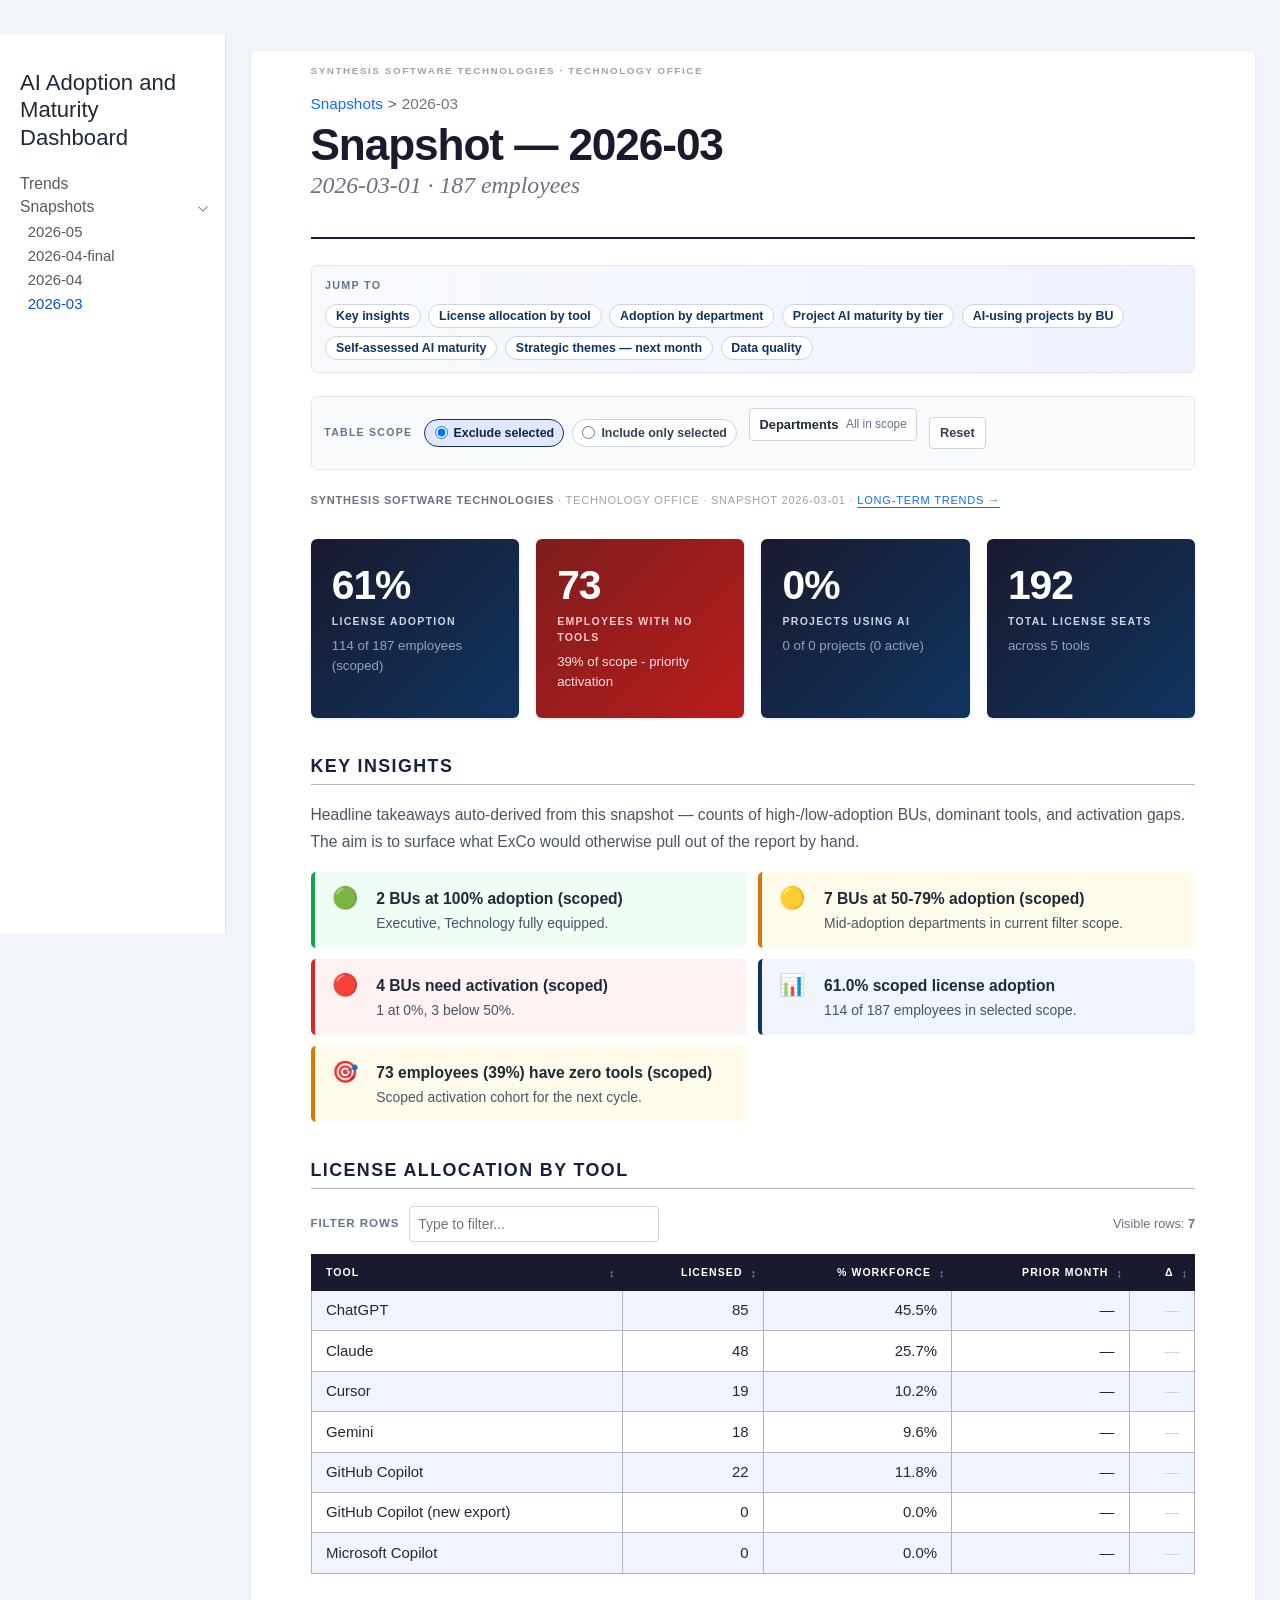
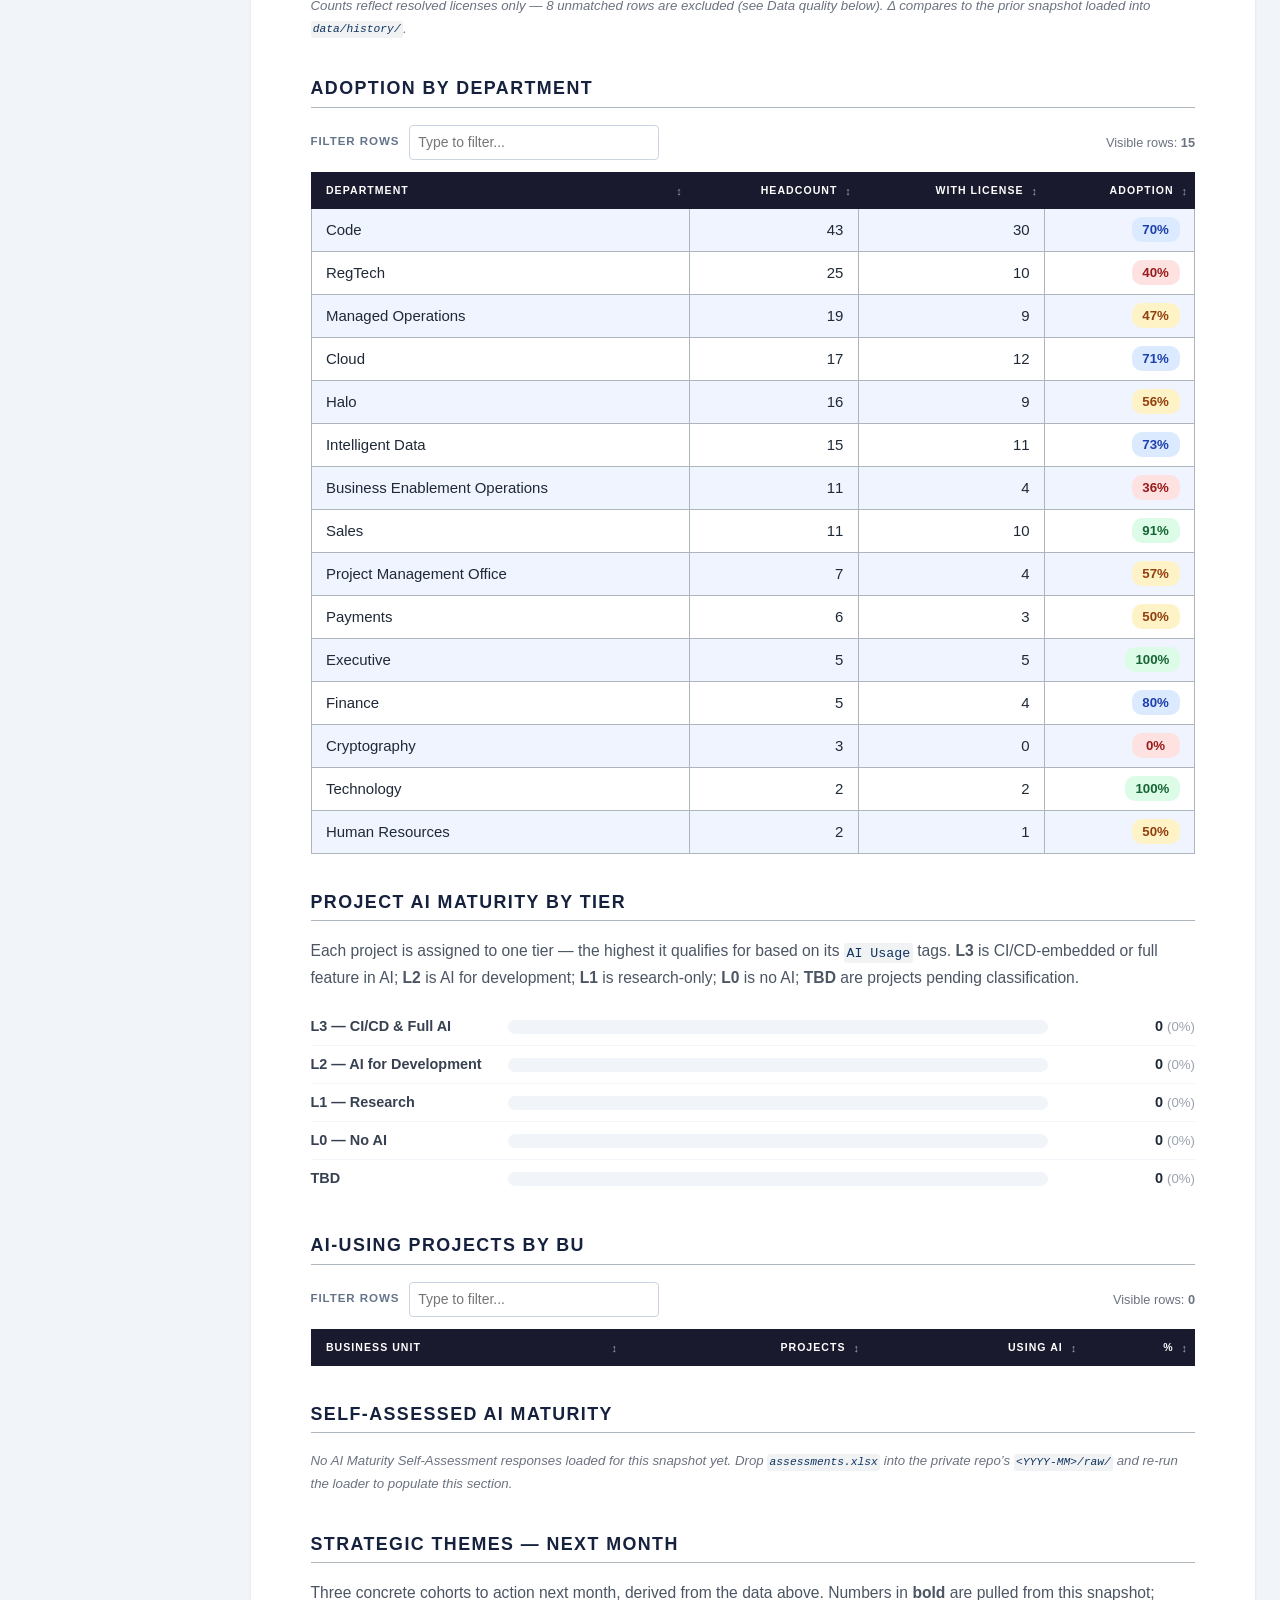
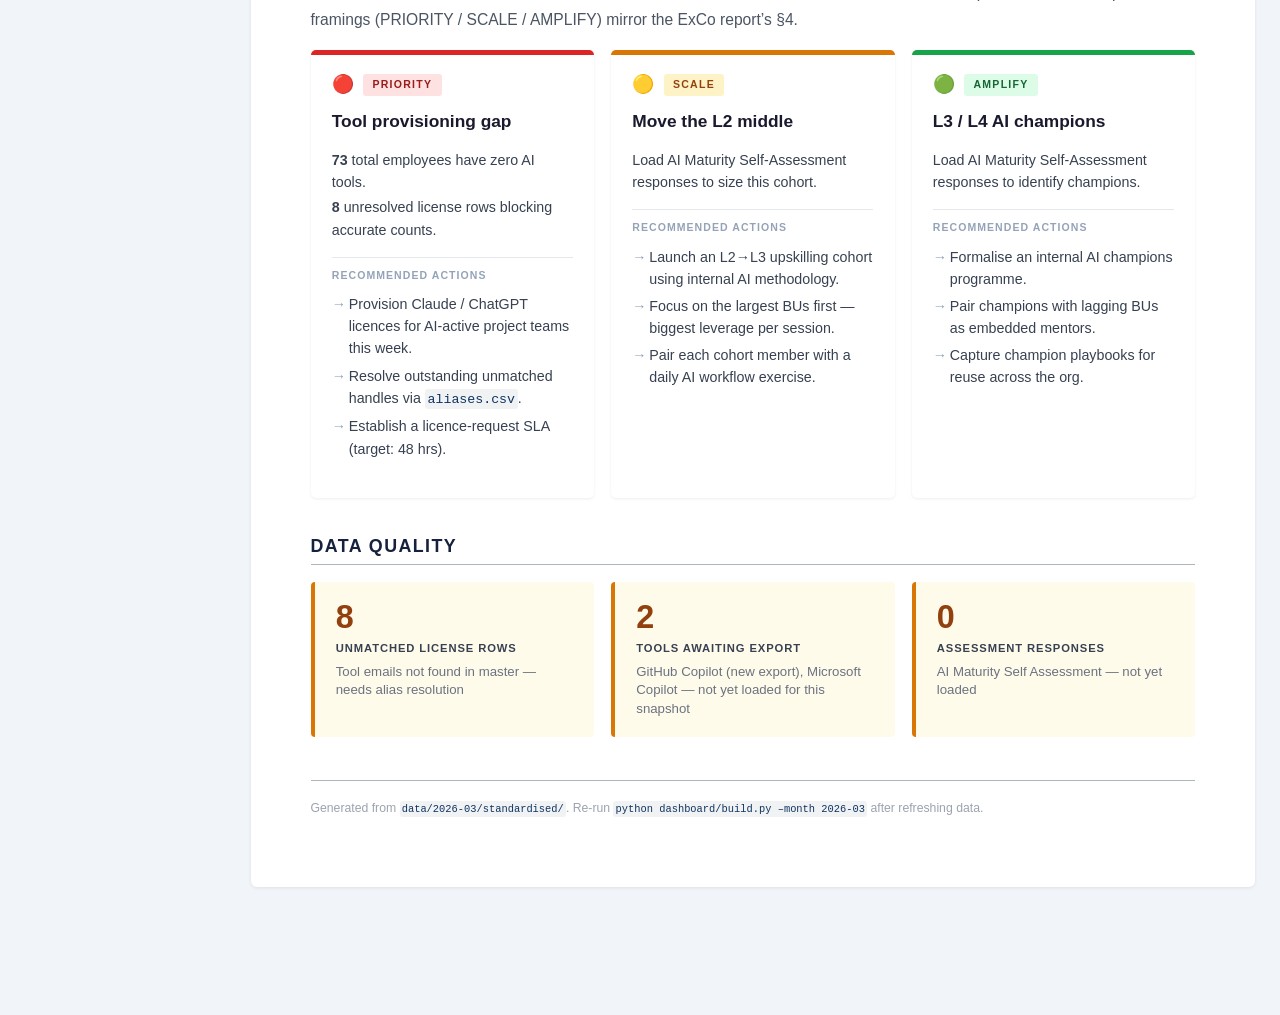
==== commit 02c217f3: "deploy: 7d21250236f2000aa66823d18ff6c543bd025936" ====
--- a/dashboard/snapshot-2026-03.html
+++ b/dashboard/snapshot-2026-03.html
@@ -2,7 +2,7 @@
 <html xmlns="http://www.w3.org/1999/xhtml" lang="en" xml:lang="en"><head>
 
 <meta charset="utf-8">
-<meta name="generator" content="quarto-1.9.37">
+<meta name="generator" content="quarto-1.9.38">
 
 <meta name="viewport" content="width=device-width, initial-scale=1.0, user-scalable=yes">
 
@@ -39,10 +39,10 @@
 <script src="site_libs/quarto-html/tippy.umd.min.js"></script>
 <script src="site_libs/quarto-html/anchor.min.js"></script>
 <link href="site_libs/quarto-html/tippy.css" rel="stylesheet">
-<link href="site_libs/quarto-html/quarto-syntax-highlighting-7f8f88aac4f3542376d5c11b86a4c14d.css" rel="stylesheet" id="quarto-text-highlighting-styles">
+<link href="site_libs/quarto-html/quarto-syntax-highlighting-15634bcf2e68342d4ad2dfa704d543f6.css" rel="stylesheet" id="quarto-text-highlighting-styles">
 <script src="site_libs/bootstrap/bootstrap.min.js"></script>
 <link href="site_libs/bootstrap/bootstrap-icons.css" rel="stylesheet">
-<link href="site_libs/bootstrap/bootstrap-a5d23b083cddfc6b6a853d92184512ac.min.css" rel="stylesheet" append-hash="true" id="quarto-bootstrap" data-mode="light">
+<link href="site_libs/bootstrap/bootstrap-ad4c76ce4091e197bf4eccfaadf71a49.min.css" rel="stylesheet" append-hash="true" id="quarto-bootstrap" data-mode="light">
 <script id="quarto-search-options" type="application/json">{
   "location": "sidebar",
   "copy-button": false,
--- a/dashboard/site_libs/quarto-html/quarto-syntax-highlighting-15634bcf2e68342d4ad2dfa704d543f6.css
+++ b/dashboard/site_libs/quarto-html/quarto-syntax-highlighting-15634bcf2e68342d4ad2dfa704d543f6.css
@@ -0,0 +1,236 @@
+/* quarto syntax highlight colors */
+:root {
+  --quarto-hl-ot-color: #003B4F;
+  --quarto-hl-at-color: #657422;
+  --quarto-hl-ss-color: #20794D;
+  --quarto-hl-an-color: #5E5E5E;
+  --quarto-hl-fu-color: #4758AB;
+  --quarto-hl-st-color: #20794D;
+  --quarto-hl-cf-color: #003B4F;
+  --quarto-hl-op-color: #5E5E5E;
+  --quarto-hl-er-color: #AD0000;
+  --quarto-hl-bn-color: #AD0000;
+  --quarto-hl-al-color: #AD0000;
+  --quarto-hl-va-color: #111111;
+  --quarto-hl-bu-color: inherit;
+  --quarto-hl-ex-color: inherit;
+  --quarto-hl-pp-color: #AD0000;
+  --quarto-hl-in-color: #5E5E5E;
+  --quarto-hl-vs-color: #20794D;
+  --quarto-hl-wa-color: #5E5E5E;
+  --quarto-hl-do-color: #5E5E5E;
+  --quarto-hl-im-color: #00769E;
+  --quarto-hl-ch-color: #20794D;
+  --quarto-hl-dt-color: #AD0000;
+  --quarto-hl-fl-color: #AD0000;
+  --quarto-hl-co-color: #5E5E5E;
+  --quarto-hl-cv-color: #5E5E5E;
+  --quarto-hl-cn-color: #8f5902;
+  --quarto-hl-sc-color: #5E5E5E;
+  --quarto-hl-dv-color: #AD0000;
+  --quarto-hl-kw-color: #003B4F;
+}
+
+/* other quarto variables */
+:root {
+  --quarto-font-monospace: SFMono-Regular, Menlo, Monaco, Consolas, "Liberation Mono", "Courier New", monospace;
+}
+
+/* syntax highlight based on Pandoc's rules */
+pre > code.sourceCode > span {
+  color: #003B4F;
+}
+
+code.sourceCode > span {
+  color: #003B4F;
+}
+
+div.sourceCode,
+div.sourceCode pre.sourceCode {
+  color: #003B4F;
+}
+
+/* Normal */
+code span {
+  color: #003B4F;
+}
+
+/* Alert */
+code span.al {
+  color: #AD0000;
+  font-style: inherit;
+}
+
+/* Annotation */
+code span.an {
+  color: #5E5E5E;
+  font-style: inherit;
+}
+
+/* Attribute */
+code span.at {
+  color: #657422;
+  font-style: inherit;
+}
+
+/* BaseN */
+code span.bn {
+  color: #AD0000;
+  font-style: inherit;
+}
+
+/* BuiltIn */
+code span.bu {
+  font-style: inherit;
+}
+
+/* ControlFlow */
+code span.cf {
+  color: #003B4F;
+  font-weight: bold;
+  font-style: inherit;
+}
+
+/* Char */
+code span.ch {
+  color: #20794D;
+  font-style: inherit;
+}
+
+/* Constant */
+code span.cn {
+  color: #8f5902;
+  font-style: inherit;
+}
+
+/* Comment */
+code span.co {
+  color: #5E5E5E;
+  font-style: inherit;
+}
+
+/* CommentVar */
+code span.cv {
+  color: #5E5E5E;
+  font-style: italic;
+}
+
+/* Documentation */
+code span.do {
+  color: #5E5E5E;
+  font-style: italic;
+}
+
+/* DataType */
+code span.dt {
+  color: #AD0000;
+  font-style: inherit;
+}
+
+/* DecVal */
+code span.dv {
+  color: #AD0000;
+  font-style: inherit;
+}
+
+/* Error */
+code span.er {
+  color: #AD0000;
+  font-style: inherit;
+}
+
+/* Extension */
+code span.ex {
+  font-style: inherit;
+}
+
+/* Float */
+code span.fl {
+  color: #AD0000;
+  font-style: inherit;
+}
+
+/* Function */
+code span.fu {
+  color: #4758AB;
+  font-style: inherit;
+}
+
+/* Import */
+code span.im {
+  color: #00769E;
+  font-style: inherit;
+}
+
+/* Information */
+code span.in {
+  color: #5E5E5E;
+  font-style: inherit;
+}
+
+/* Keyword */
+code span.kw {
+  color: #003B4F;
+  font-weight: bold;
+  font-style: inherit;
+}
+
+/* Operator */
+code span.op {
+  color: #5E5E5E;
+  font-style: inherit;
+}
+
+/* Other */
+code span.ot {
+  color: #003B4F;
+  font-style: inherit;
+}
+
+/* Preprocessor */
+code span.pp {
+  color: #AD0000;
+  font-style: inherit;
+}
+
+/* SpecialChar */
+code span.sc {
+  color: #5E5E5E;
+  font-style: inherit;
+}
+
+/* SpecialString */
+code span.ss {
+  color: #20794D;
+  font-style: inherit;
+}
+
+/* String */
+code span.st {
+  color: #20794D;
+  font-style: inherit;
+}
+
+/* Variable */
+code span.va {
+  color: #111111;
+  font-style: inherit;
+}
+
+/* VerbatimString */
+code span.vs {
+  color: #20794D;
+  font-style: inherit;
+}
+
+/* Warning */
+code span.wa {
+  color: #5E5E5E;
+  font-style: italic;
+}
+
+.prevent-inlining {
+  content: "</";
+}
+
+/*# sourceMappingURL=f23921c56f73e400b49028c9186a1aa0.css.map */
--- a/dashboard/style.css
+++ b/dashboard/style.css
@@ -69,6 +69,141 @@
   color: #0b2547;
 }
 
+/* --- Global dashboard filters --- */
+
+.dashboard-filters {
+  display: flex;
+  align-items: center;
+  gap: 0.7rem;
+  flex-wrap: wrap;
+  margin: 0.55rem 0 1.2rem;
+  padding: 0.65rem 0.75rem;
+  border: 1px solid #e2e8f0;
+  border-radius: 6px;
+  background: #f8fafc;
+}
+
+.dashboard-filter-label {
+  font-size: 0.62rem;
+  letter-spacing: 0.12em;
+  text-transform: uppercase;
+  font-weight: 700;
+  color: #64748b;
+}
+
+.dept-filter-mode {
+  display: inline-flex;
+  align-items: center;
+  gap: 0.45rem;
+  flex-wrap: wrap;
+}
+
+.dept-mode-option {
+  display: inline-flex;
+  align-items: center;
+  gap: 0.35rem;
+  border: 1px solid #cbd5e1;
+  border-radius: 999px;
+  padding: 0.22rem 0.55rem;
+  background: #ffffff;
+  color: #334155;
+  font-size: 0.73rem;
+  font-weight: 600;
+  cursor: pointer;
+}
+
+.dept-mode-option:has(input:checked) {
+  border-color: #0f3460;
+  background: #e0e7ff;
+  color: #0b2547;
+}
+
+.dept-mode-option input {
+  margin: 0;
+}
+
+.dept-filter {
+  position: relative;
+}
+
+.dept-filter > summary {
+  list-style: none;
+  display: inline-flex;
+  align-items: center;
+  gap: 0.45rem;
+  padding: 0.35rem 0.55rem;
+  border: 1px solid #cbd5e1;
+  border-radius: 4px;
+  background: #ffffff;
+  color: #1f2937;
+  cursor: pointer;
+  user-select: none;
+}
+
+.dept-filter > summary::-webkit-details-marker {
+  display: none;
+}
+
+.dept-filter-title {
+  font-size: 0.76rem;
+  font-weight: 600;
+}
+
+.dept-filter-count {
+  font-size: 0.7rem;
+  color: #64748b;
+}
+
+.dept-filter-menu {
+  position: absolute;
+  top: calc(100% + 0.35rem);
+  left: 0;
+  min-width: 290px;
+  max-width: min(92vw, 460px);
+  max-height: 260px;
+  overflow: auto;
+  border: 1px solid #cbd5e1;
+  border-radius: 6px;
+  background: #ffffff;
+  box-shadow: 0 8px 20px rgba(15, 52, 96, 0.12);
+  padding: 0.45rem;
+  z-index: 8;
+}
+
+.dept-filter-row {
+  display: flex;
+  align-items: center;
+  gap: 0.55rem;
+  padding: 0.3rem 0.35rem;
+  border-radius: 4px;
+  font-size: 0.8rem;
+  color: #374151;
+  cursor: pointer;
+}
+
+.dept-filter-row:hover {
+  background: #f1f5f9;
+}
+
+.dept-filter-row input {
+  margin: 0;
+}
+
+.dept-filter-clear {
+  border: 1px solid #cbd5e1;
+  border-radius: 4px;
+  background: #ffffff;
+  color: #334155;
+  font-size: 0.75rem;
+  font-weight: 600;
+  padding: 0.34rem 0.58rem;
+  cursor: pointer;
+}
+
+.dept-filter-clear:hover {
+  border-color: #94a3b8;
+}
+
 /* --- Title block --- */
 
 #title-block-header {
@@ -723,6 +858,19 @@
     padding: 0.65rem;
   }
 
+  .dashboard-filters {
+    align-items: flex-start;
+  }
+
+  .dept-filter-mode {
+    width: 100%;
+  }
+
+  .dept-filter-menu {
+    min-width: 0;
+    width: min(92vw, 460px);
+  }
+
   .table-search {
     flex-direction: column;
     align-items: flex-start;
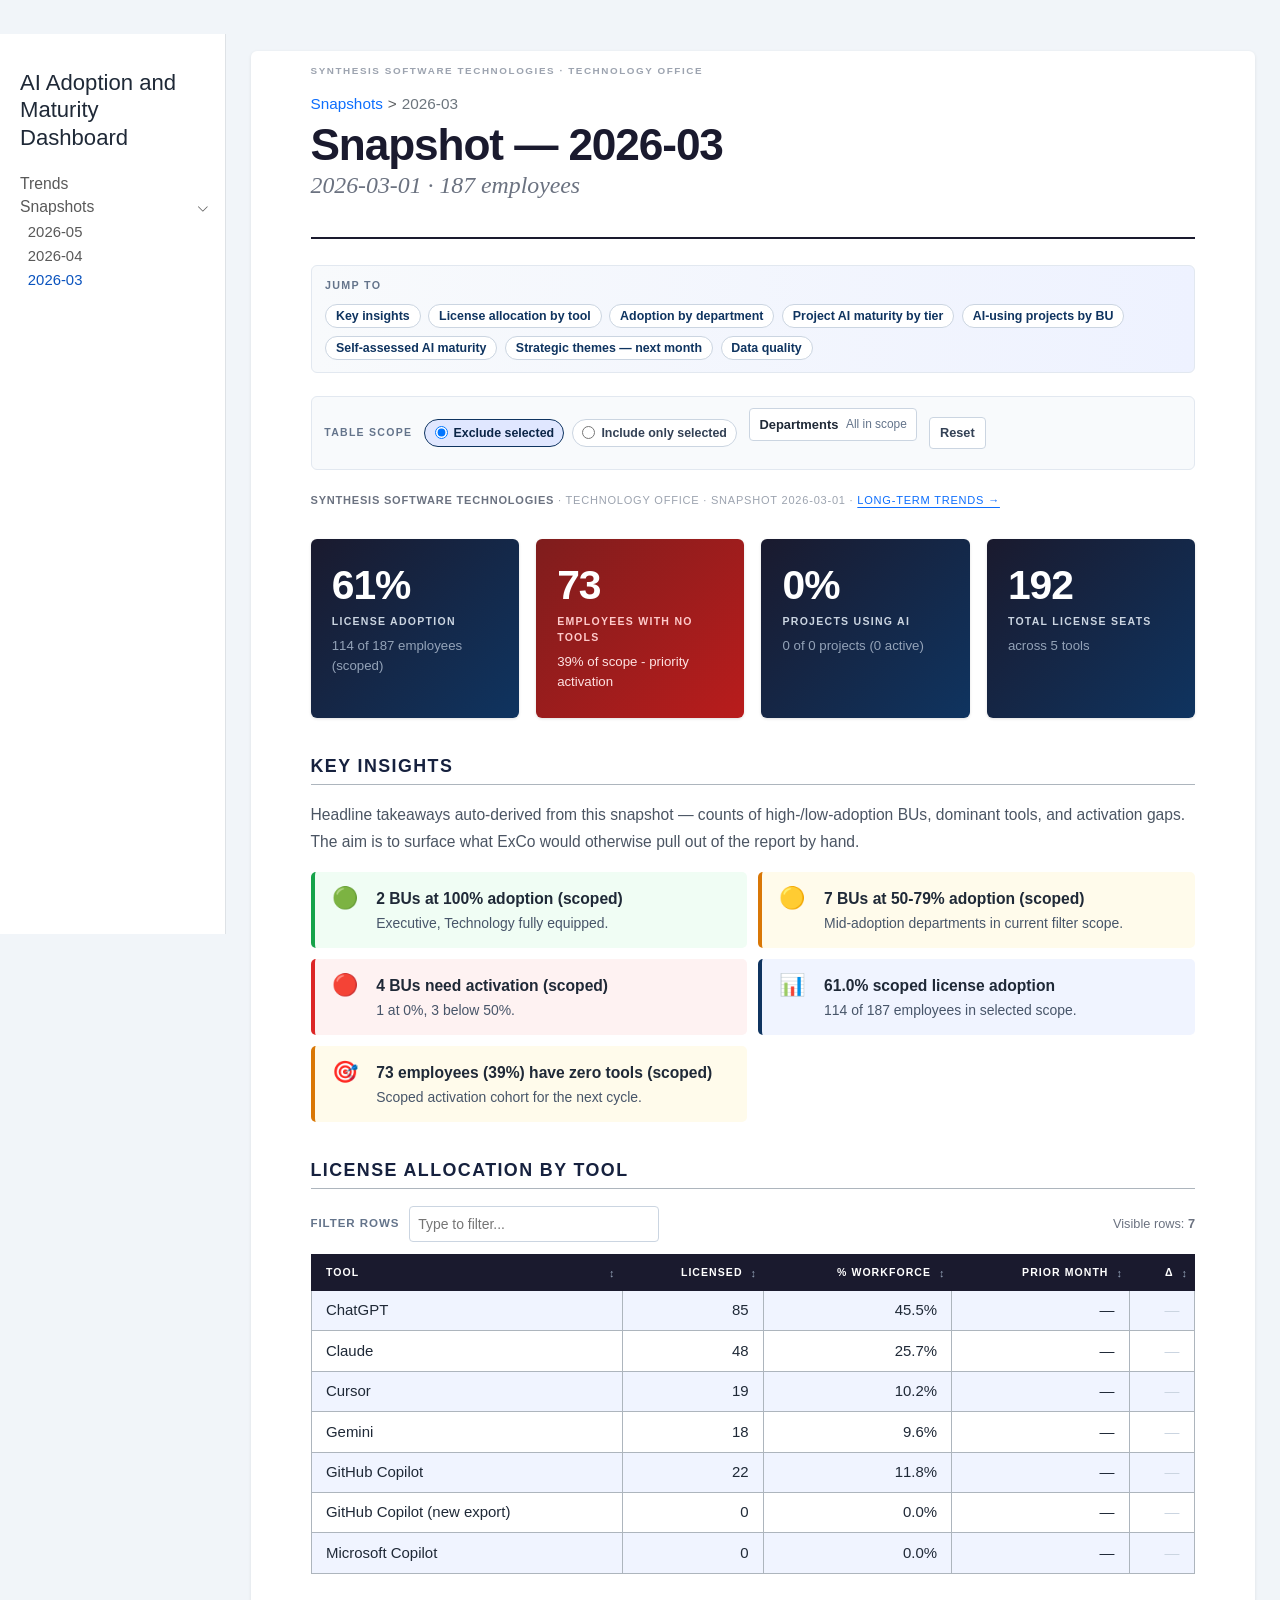
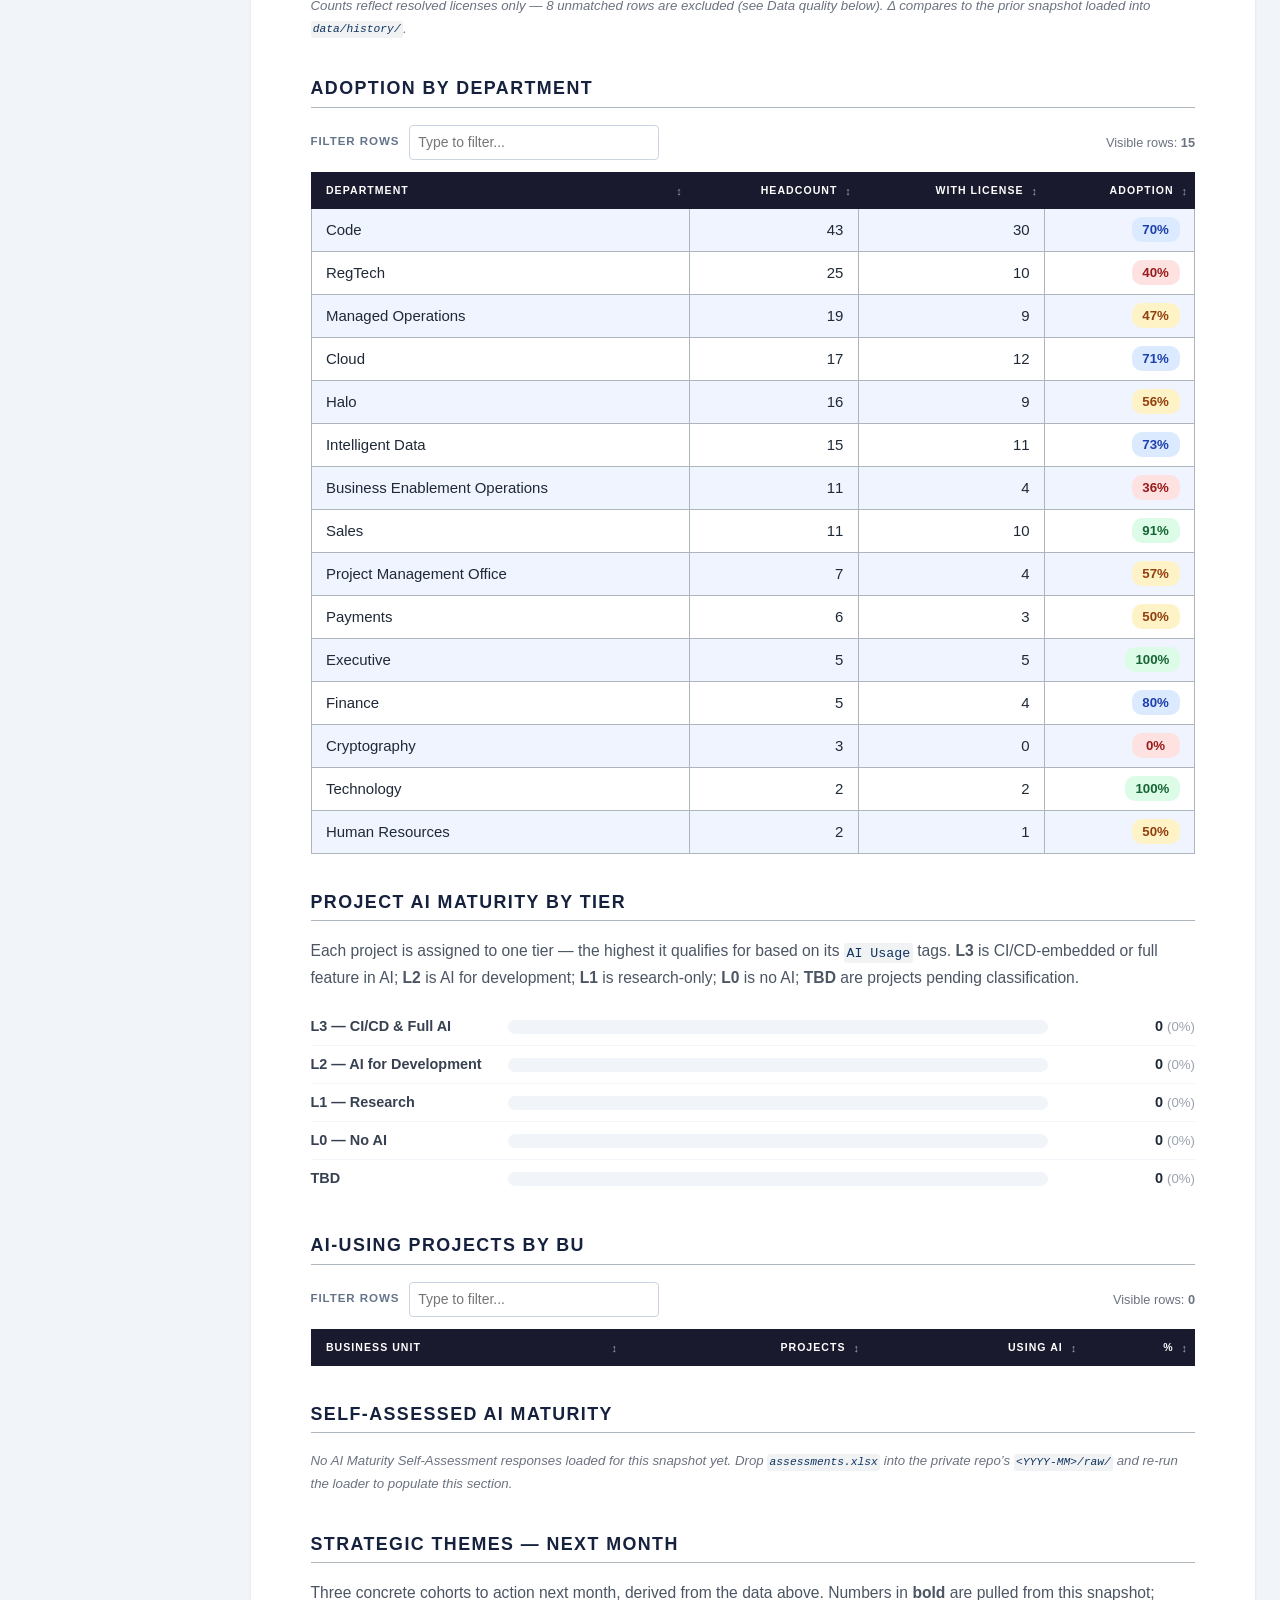
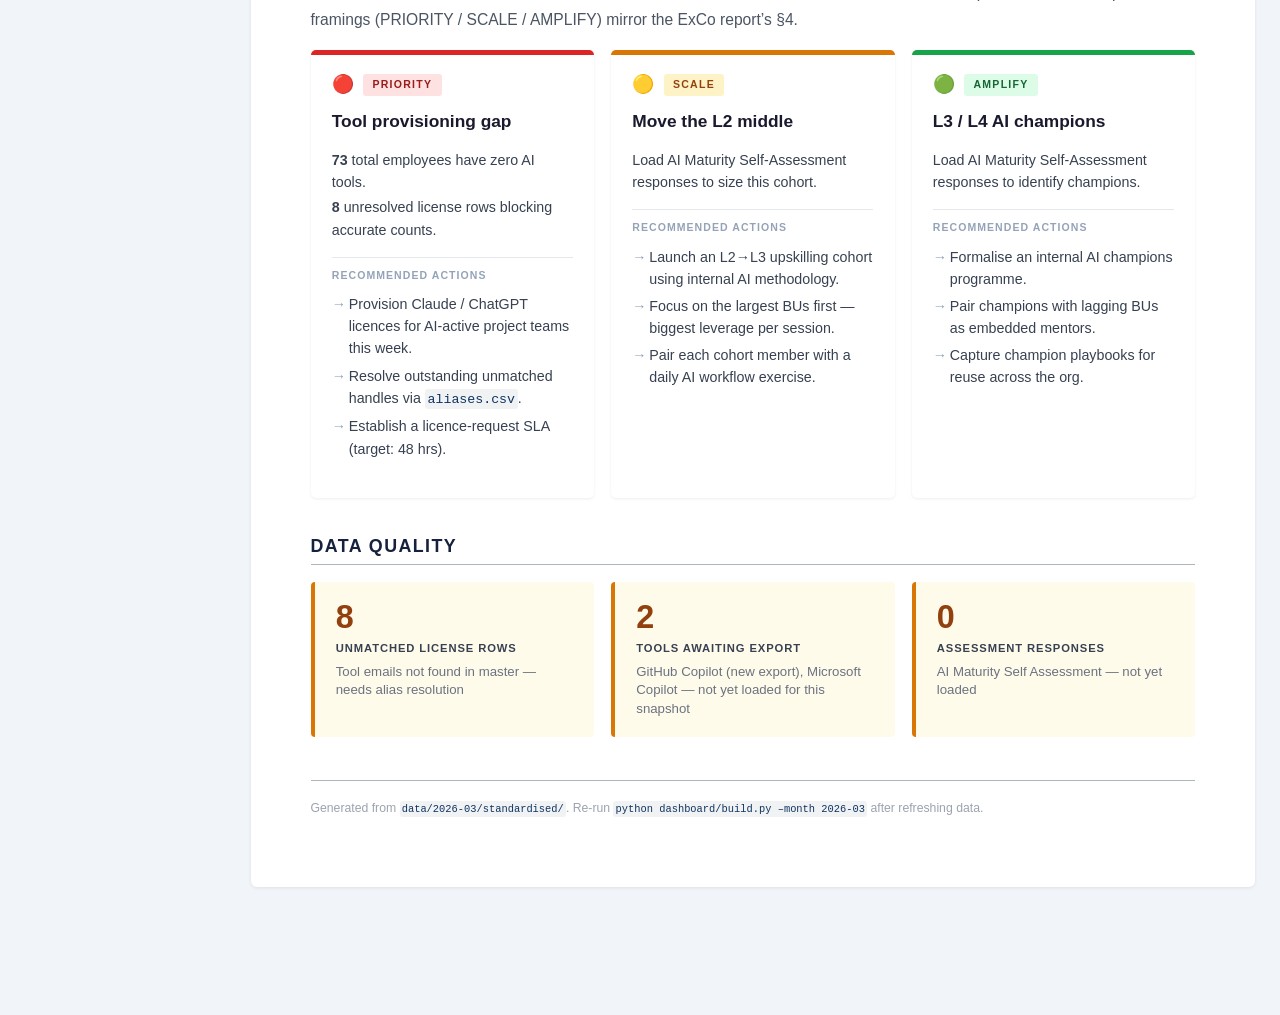
==== commit bdad7bad: "deploy: 24f94819e2f2104be9c03ccf29a022820d70dd40" ====
--- a/dashboard/snapshot-2026-03.html
+++ b/dashboard/snapshot-2026-03.html
@@ -42,7 +42,7 @@
 <link href="site_libs/quarto-html/quarto-syntax-highlighting-15634bcf2e68342d4ad2dfa704d543f6.css" rel="stylesheet" id="quarto-text-highlighting-styles">
 <script src="site_libs/bootstrap/bootstrap.min.js"></script>
 <link href="site_libs/bootstrap/bootstrap-icons.css" rel="stylesheet">
-<link href="site_libs/bootstrap/bootstrap-ad4c76ce4091e197bf4eccfaadf71a49.min.css" rel="stylesheet" append-hash="true" id="quarto-bootstrap" data-mode="light">
+<link href="site_libs/bootstrap/bootstrap-a5d23b083cddfc6b6a853d92184512ac.min.css" rel="stylesheet" append-hash="true" id="quarto-bootstrap" data-mode="light">
 <script id="quarto-search-options" type="application/json">{
   "location": "sidebar",
   "copy-button": false,
@@ -120,12 +120,6 @@
   <div class="sidebar-item-container"> 
   <a href="./snapshot-2026-05.html" class="sidebar-item-text sidebar-link">
  <span class="menu-text">2026-05</span></a>
-  </div>
-</li>
-          <li class="sidebar-item">
-  <div class="sidebar-item-container"> 
-  <a href="./snapshot-2026-04-final.html" class="sidebar-item-text sidebar-link">
- <span class="menu-text">2026-04-final</span></a>
   </div>
 </li>
           <li class="sidebar-item">
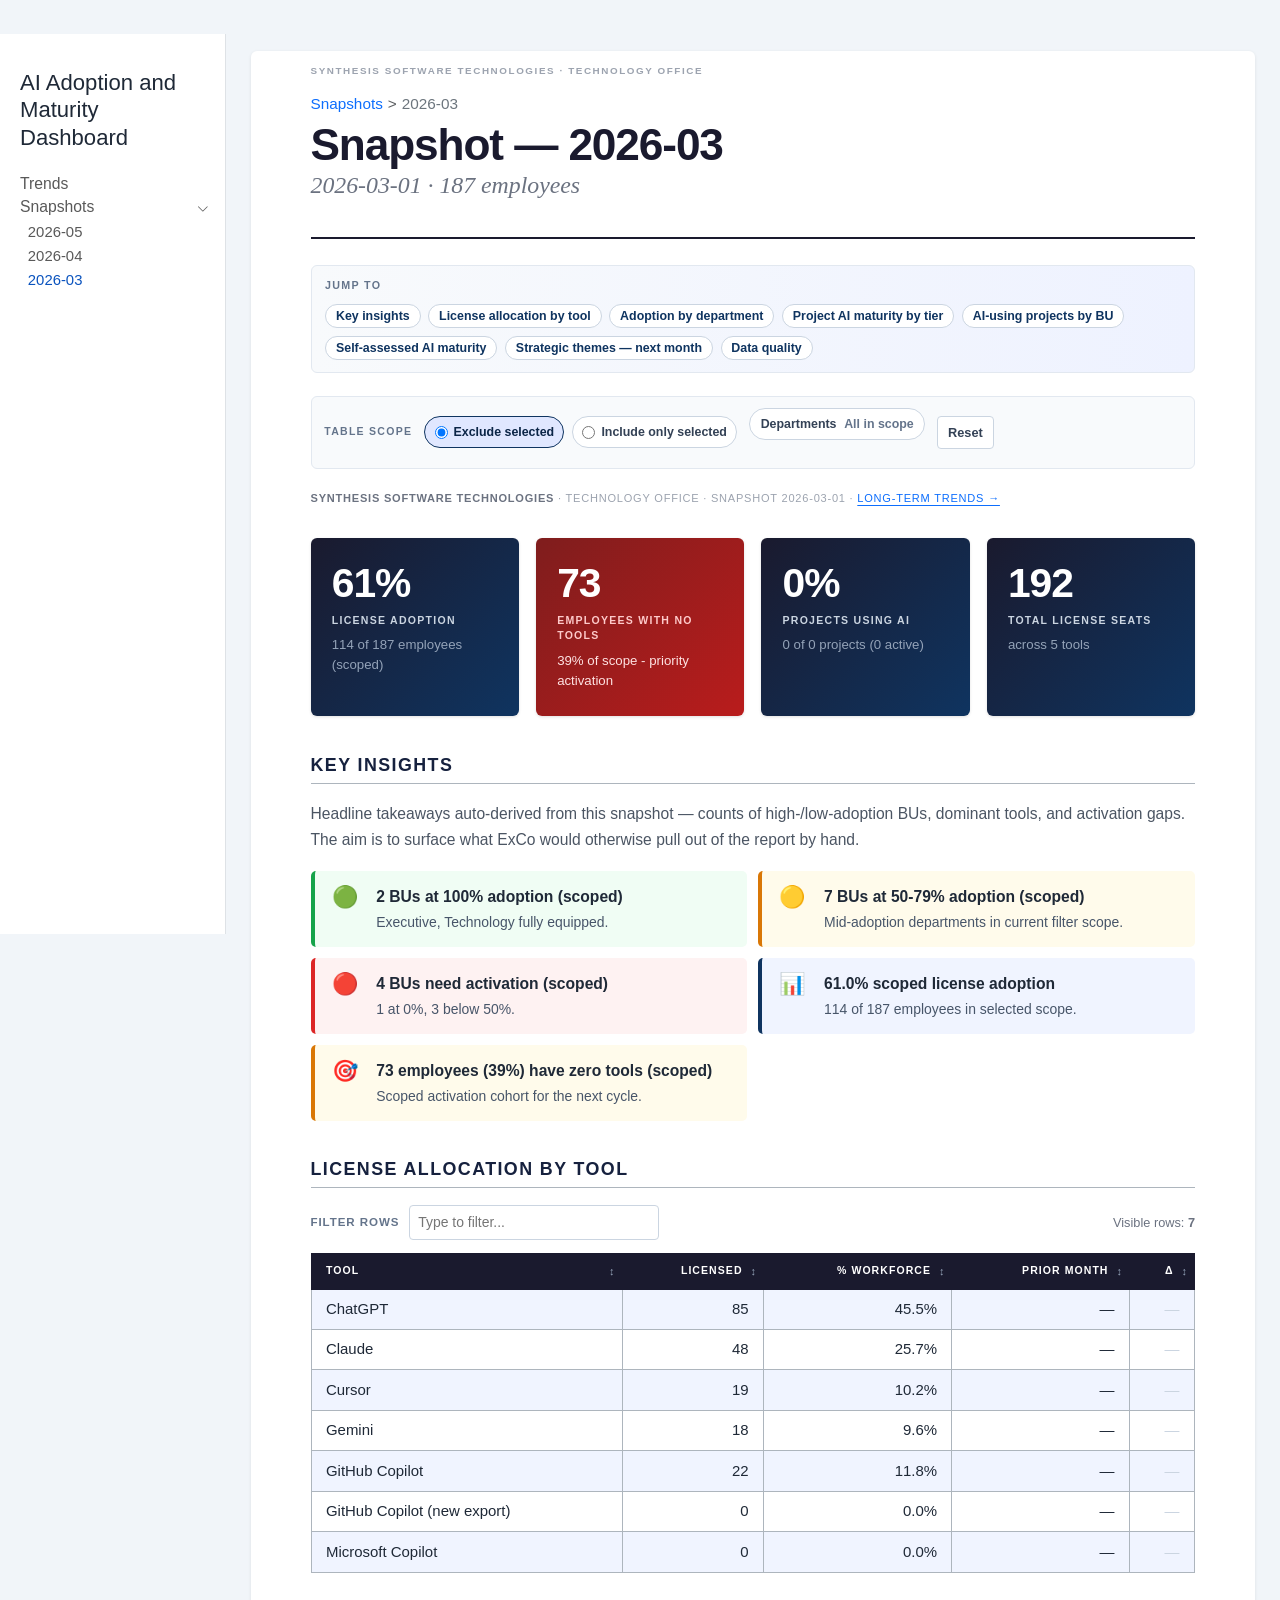
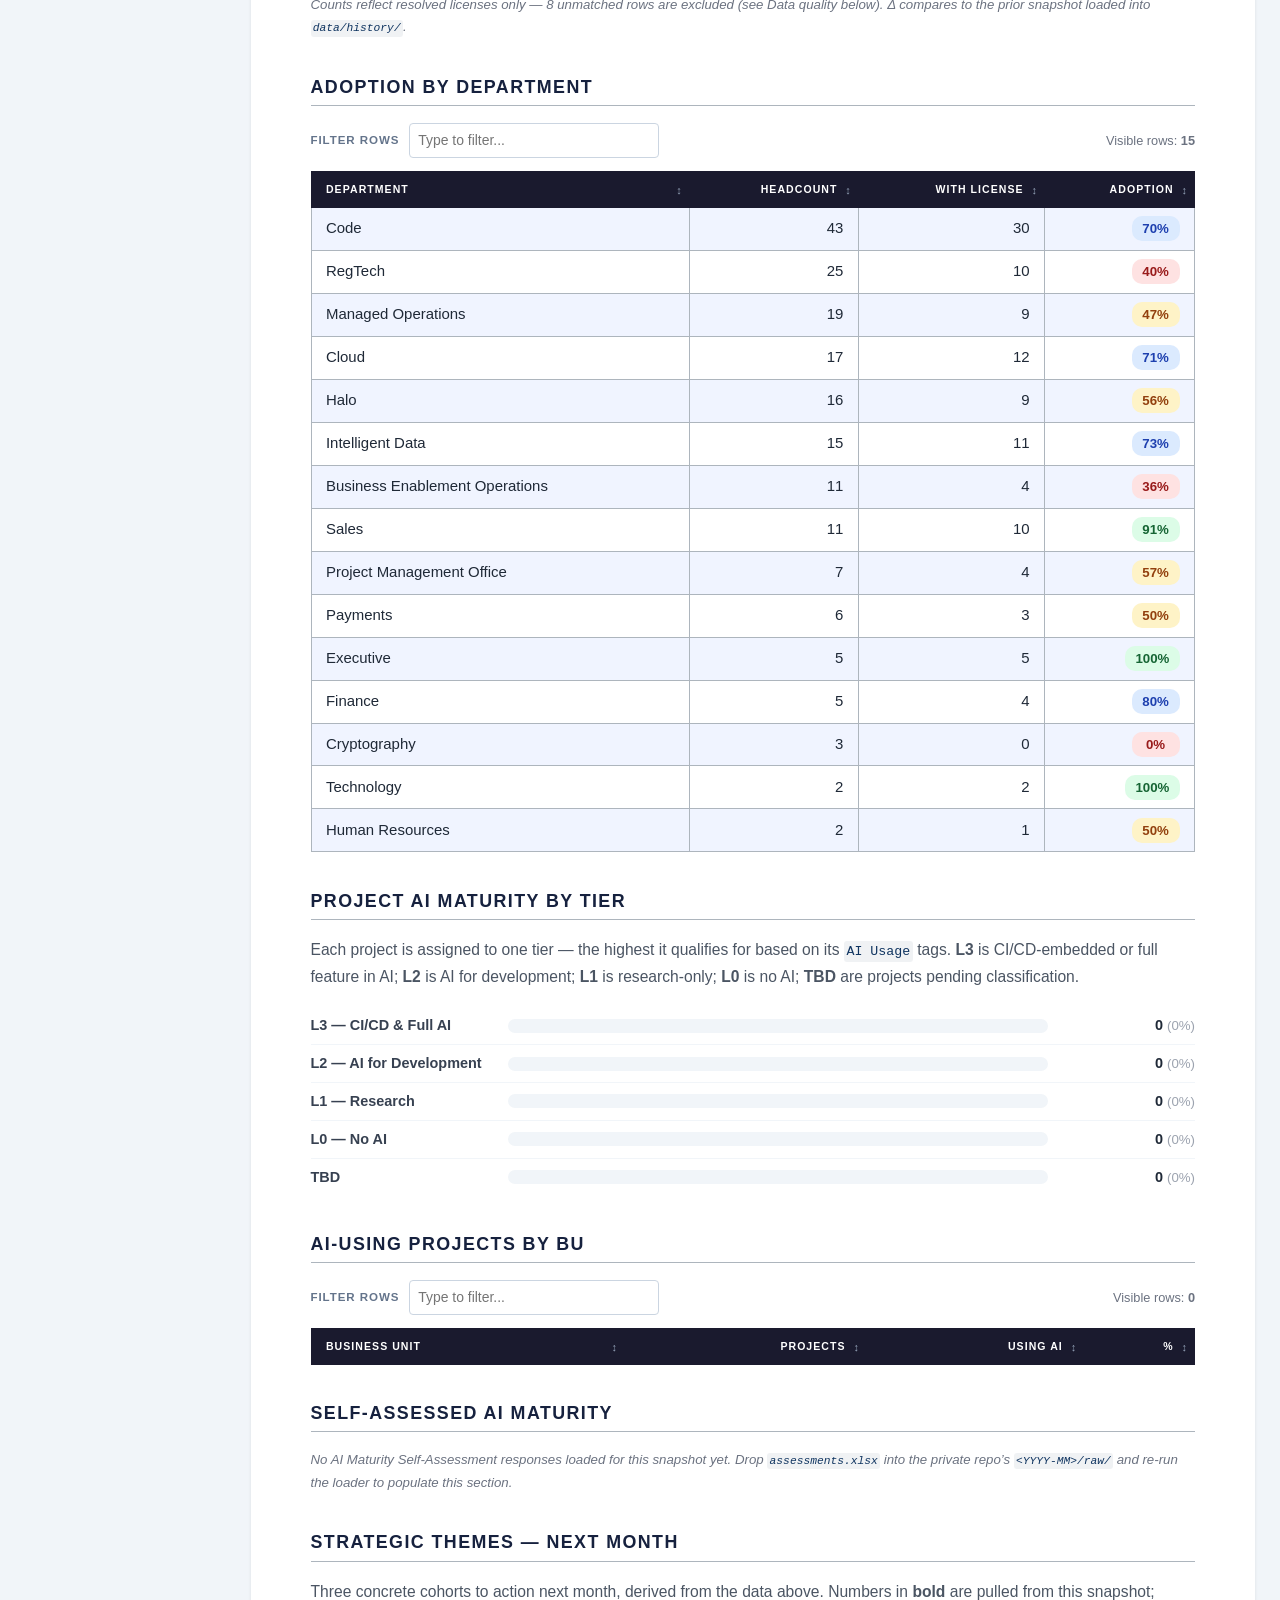
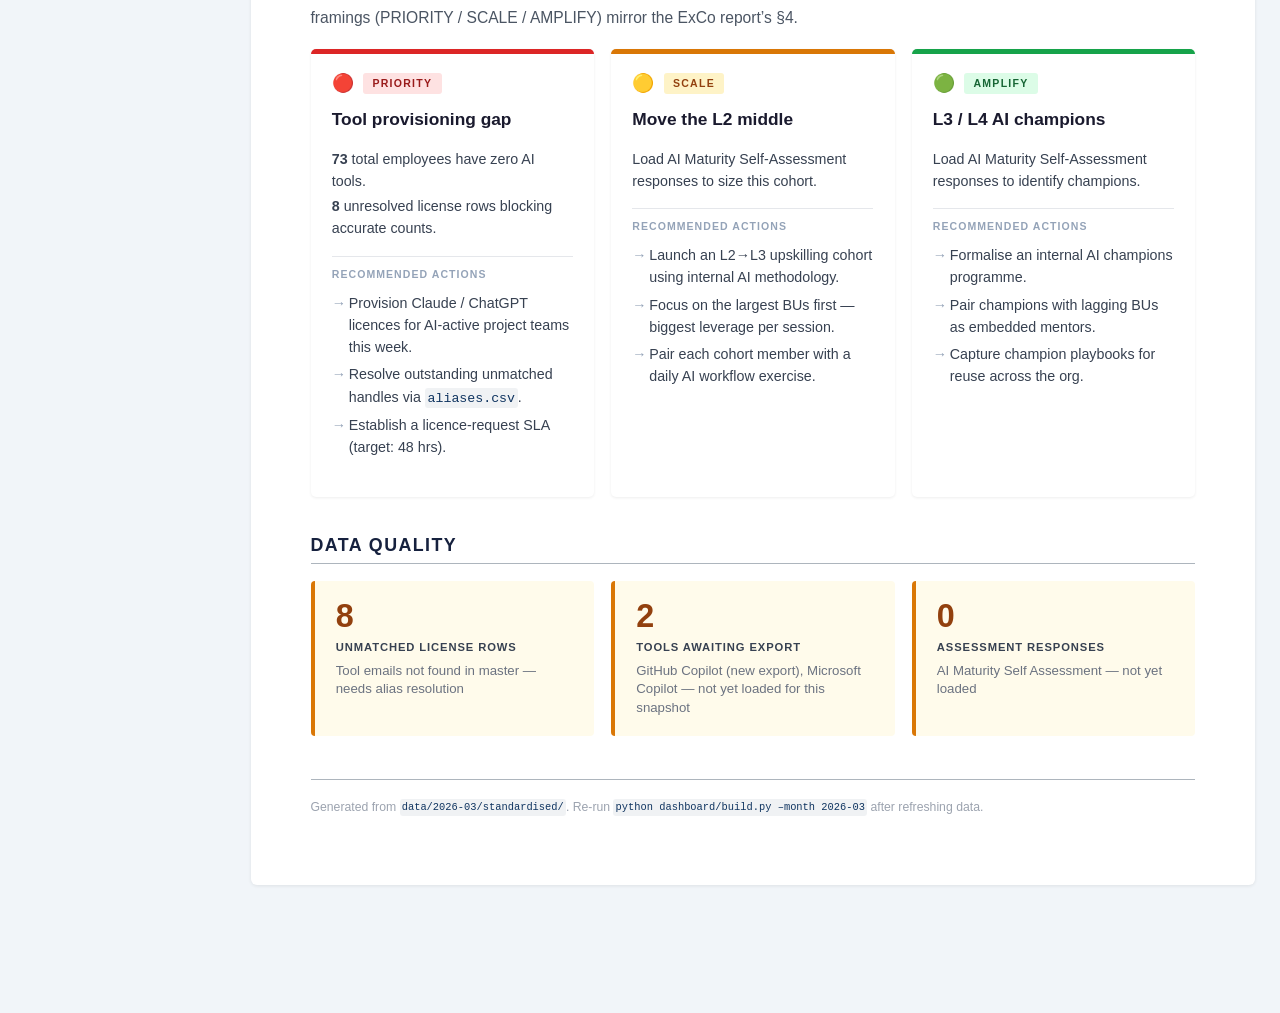
==== commit 658bb544: "deploy: 807ff4b5f1febdc0b6c8861604ac32620e1eab5b" ====
--- a/dashboard/style.css
+++ b/dashboard/style.css
@@ -74,8 +74,11 @@
 .dashboard-filters {
   display: flex;
   align-items: center;
+  justify-content: flex-start;
   gap: 0.7rem;
   flex-wrap: wrap;
+  width: 100%;
+  box-sizing: border-box;
   margin: 0.55rem 0 1.2rem;
   padding: 0.65rem 0.75rem;
   border: 1px solid #e2e8f0;
@@ -101,14 +104,18 @@
 .dept-mode-option {
   display: inline-flex;
   align-items: center;
+  justify-content: center;
   gap: 0.35rem;
   border: 1px solid #cbd5e1;
   border-radius: 999px;
+  min-height: 32px;
   padding: 0.22rem 0.55rem;
   background: #ffffff;
   color: #334155;
   font-size: 0.73rem;
   font-weight: 600;
+  line-height: 1;
+  white-space: nowrap;
   cursor: pointer;
 }
 
@@ -124,34 +131,35 @@
 
 .dept-filter {
   position: relative;
+  display: inline-flex;
+  align-items: center;
 }
 
 .dept-filter > summary {
   list-style: none;
-  display: inline-flex;
-  align-items: center;
-  gap: 0.45rem;
-  padding: 0.35rem 0.55rem;
-  border: 1px solid #cbd5e1;
-  border-radius: 4px;
-  background: #ffffff;
-  color: #1f2937;
   cursor: pointer;
   user-select: none;
 }
 
+.dept-filter-summary {
+  gap: 0.45rem;
+  padding: 0.22rem 0.62rem;
+}
+
 .dept-filter > summary::-webkit-details-marker {
   display: none;
 }
 
 .dept-filter-title {
-  font-size: 0.76rem;
+  font-size: 0.73rem;
   font-weight: 600;
+  line-height: 1;
 }
 
 .dept-filter-count {
-  font-size: 0.7rem;
+  font-size: 0.73rem;
   color: #64748b;
+  line-height: 1;
 }
 
 .dept-filter-menu {
@@ -192,6 +200,7 @@
 .dept-filter-clear {
   border: 1px solid #cbd5e1;
   border-radius: 4px;
+  min-height: 32px;
   background: #ffffff;
   color: #334155;
   font-size: 0.75rem;
@@ -862,6 +871,12 @@
     align-items: flex-start;
   }
 
+  .dept-filter,
+  .dept-filter > summary,
+  .dept-filter-clear {
+    width: 100%;
+  }
+
   .dept-filter-mode {
     width: 100%;
   }
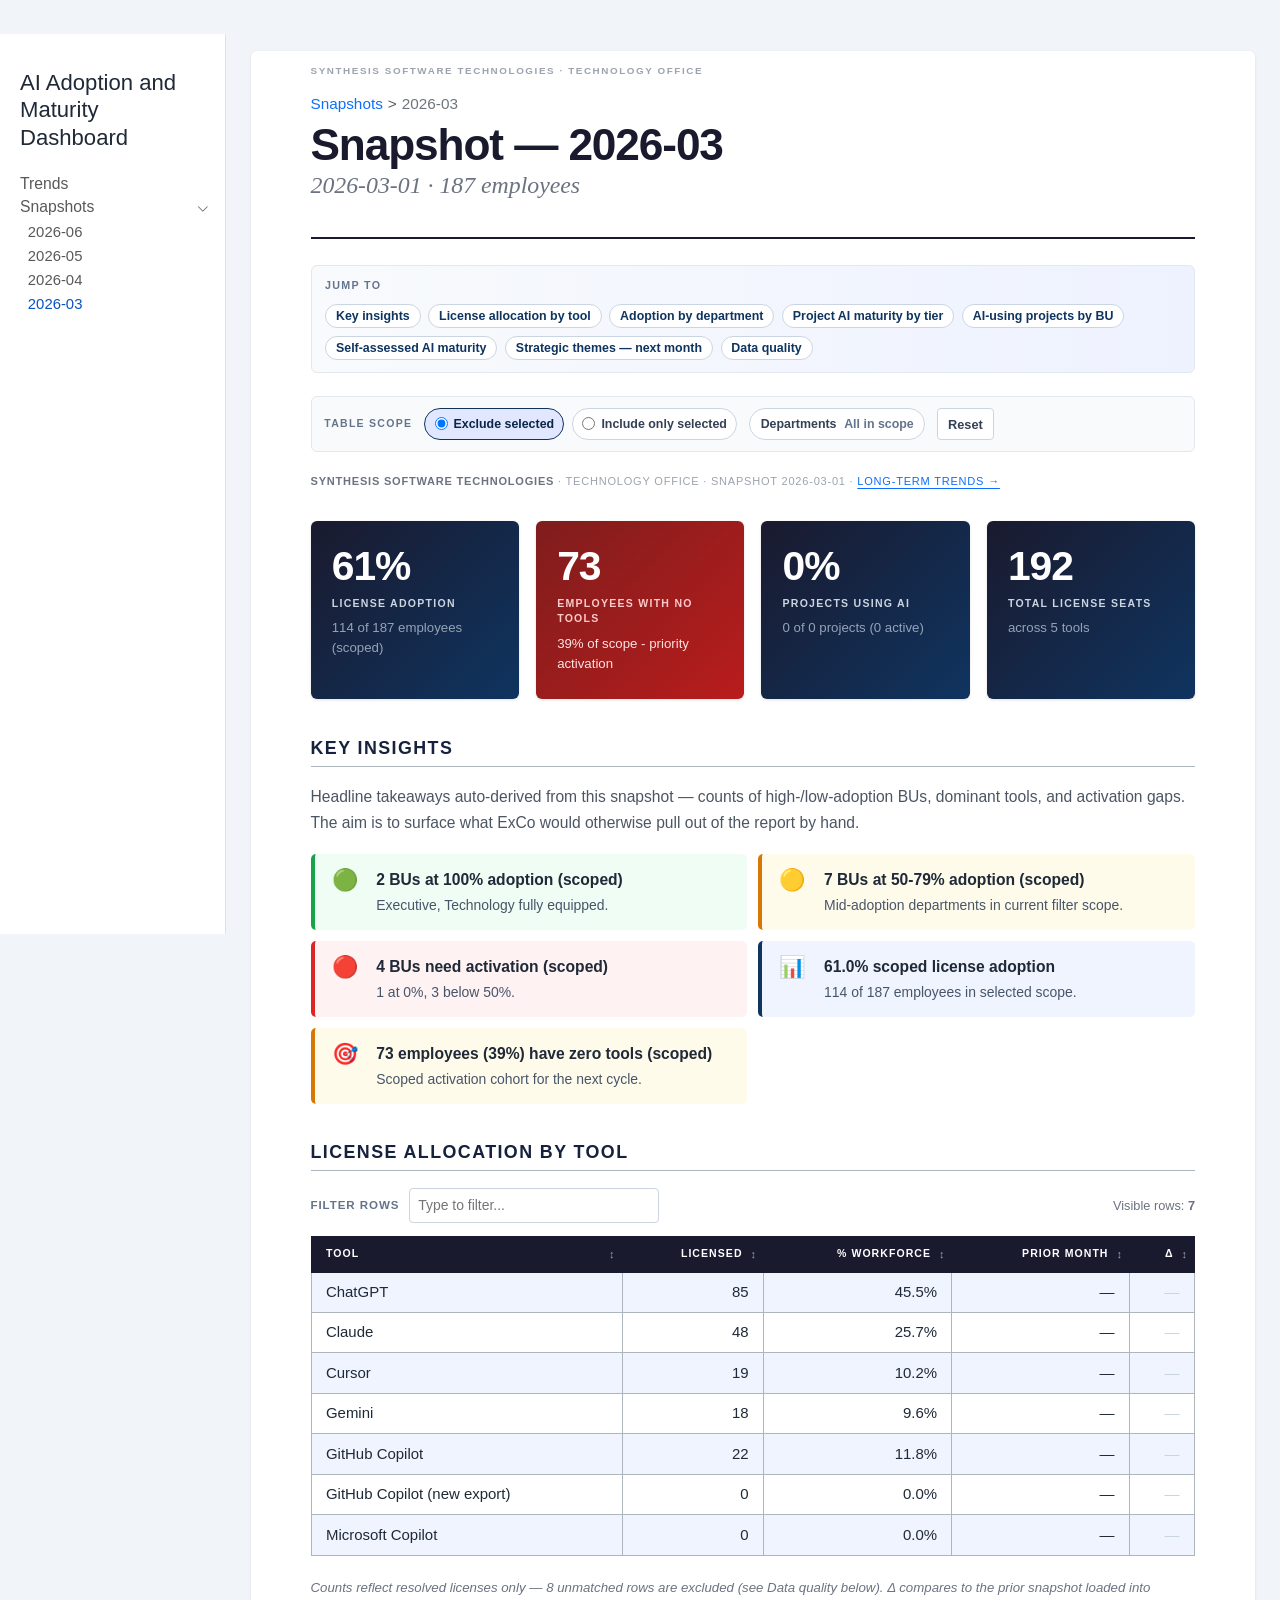
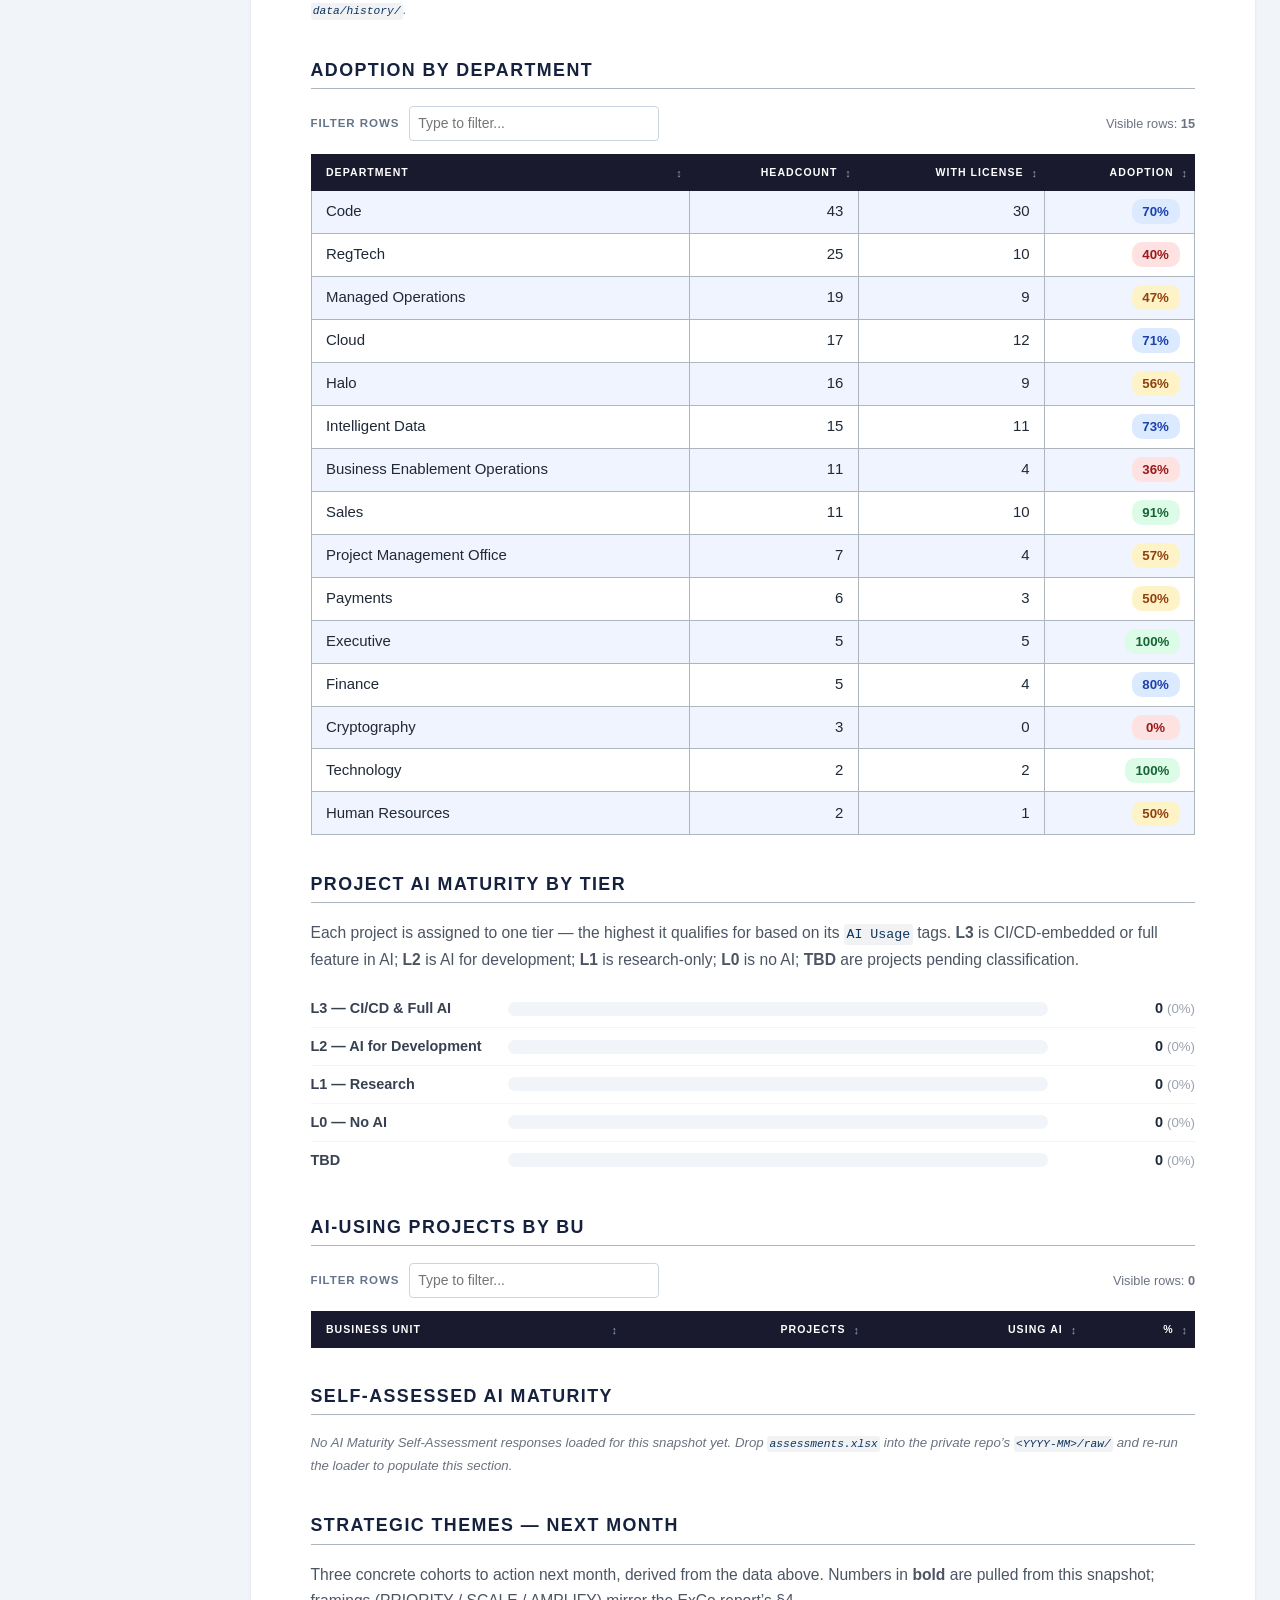
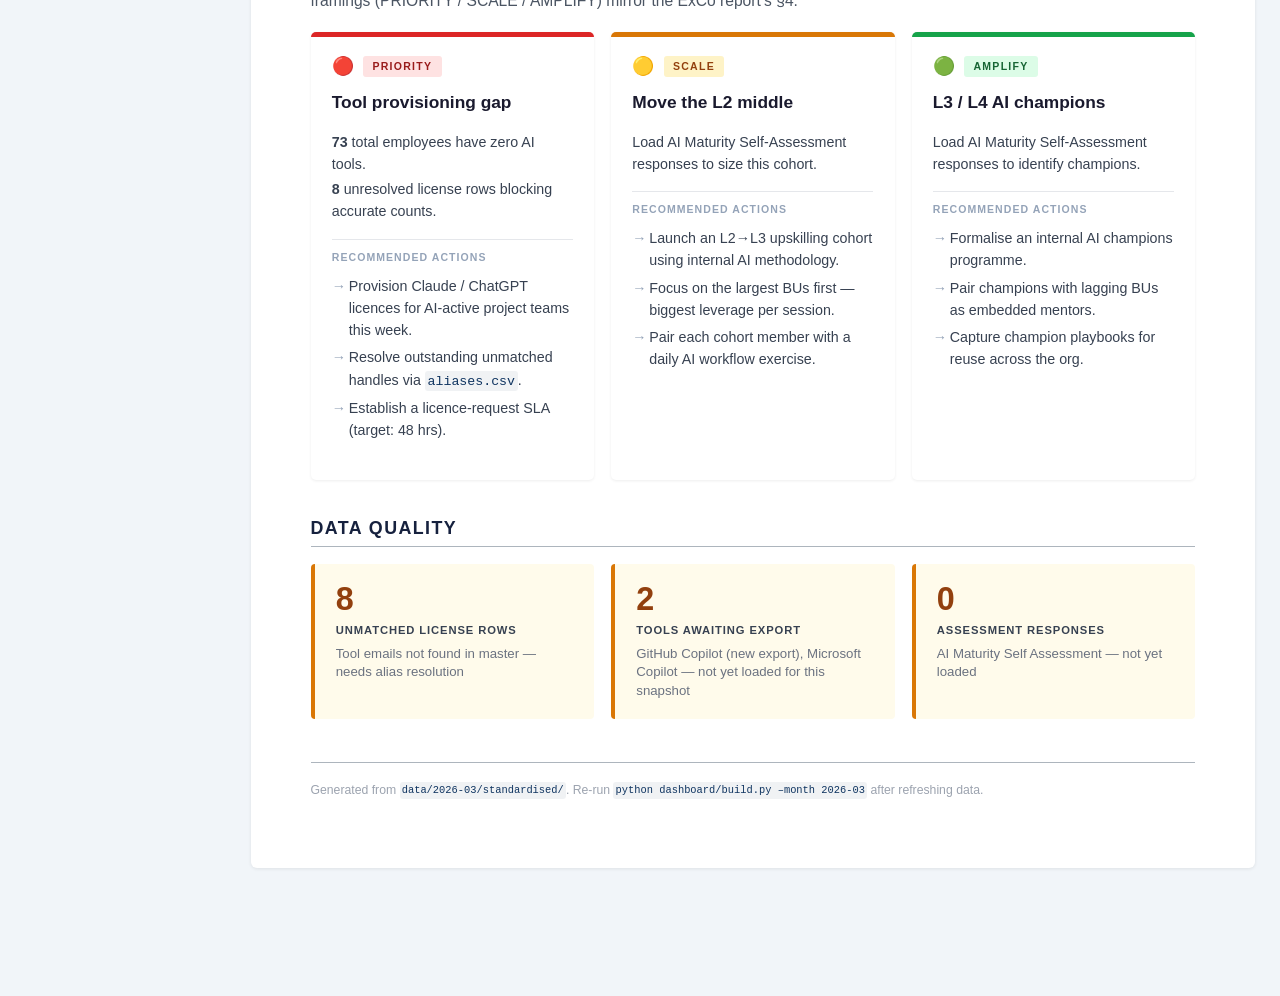
==== commit 0fea7112: "deploy: 7944974009b36f10c1a0b9fbaab159c457f01ed1" ====
--- a/dashboard/snapshot-2026-03.html
+++ b/dashboard/snapshot-2026-03.html
@@ -42,7 +42,7 @@
 <link href="site_libs/quarto-html/quarto-syntax-highlighting-15634bcf2e68342d4ad2dfa704d543f6.css" rel="stylesheet" id="quarto-text-highlighting-styles">
 <script src="site_libs/bootstrap/bootstrap.min.js"></script>
 <link href="site_libs/bootstrap/bootstrap-icons.css" rel="stylesheet">
-<link href="site_libs/bootstrap/bootstrap-a5d23b083cddfc6b6a853d92184512ac.min.css" rel="stylesheet" append-hash="true" id="quarto-bootstrap" data-mode="light">
+<link href="site_libs/bootstrap/bootstrap-b86dde86ee97a91b72380a44adb84af2.min.css" rel="stylesheet" append-hash="true" id="quarto-bootstrap" data-mode="light">
 <script id="quarto-search-options" type="application/json">{
   "location": "sidebar",
   "copy-button": false,
@@ -84,7 +84,7 @@
       <button type="button" class="quarto-btn-toggle btn" data-bs-toggle="collapse" role="button" data-bs-target=".quarto-sidebar-collapse-item" aria-controls="quarto-sidebar" aria-expanded="false" aria-label="Toggle sidebar navigation" onclick="if (window.quartoToggleHeadroom) { window.quartoToggleHeadroom(); }">
         <i class="bi bi-layout-text-sidebar-reverse"></i>
       </button>
-        <nav class="quarto-page-breadcrumbs" aria-label="breadcrumb"><ol class="breadcrumb"><li class="breadcrumb-item"><a href="./snapshot-2026-05.html">Snapshots</a></li><li class="breadcrumb-item"><a href="./snapshot-2026-03.html">2026-03</a></li></ol></nav>
+        <nav class="quarto-page-breadcrumbs" aria-label="breadcrumb"><ol class="breadcrumb"><li class="breadcrumb-item"><a href="./snapshot-2026-06.html">Snapshots</a></li><li class="breadcrumb-item"><a href="./snapshot-2026-03.html">2026-03</a></li></ol></nav>
         <a class="flex-grow-1" role="navigation" data-bs-toggle="collapse" data-bs-target=".quarto-sidebar-collapse-item" aria-controls="quarto-sidebar" aria-expanded="false" aria-label="Toggle sidebar navigation" onclick="if (window.quartoToggleHeadroom) { window.quartoToggleHeadroom(); }">      
         </a>
     </div>
@@ -118,6 +118,12 @@
       <ul id="quarto-sidebar-section-1" class="collapse list-unstyled sidebar-section depth1 show">  
           <li class="sidebar-item">
   <div class="sidebar-item-container"> 
+  <a href="./snapshot-2026-06.html" class="sidebar-item-text sidebar-link">
+ <span class="menu-text">2026-06</span></a>
+  </div>
+</li>
+          <li class="sidebar-item">
+  <div class="sidebar-item-container"> 
   <a href="./snapshot-2026-05.html" class="sidebar-item-text sidebar-link">
  <span class="menu-text">2026-05</span></a>
   </div>
@@ -145,7 +151,7 @@
 <!-- main -->
 <main class="content column-page-right" id="quarto-document-content">
 
-<header id="title-block-header" class="quarto-title-block default"><nav class="quarto-page-breadcrumbs quarto-title-breadcrumbs d-none d-lg-block" aria-label="breadcrumb"><ol class="breadcrumb"><li class="breadcrumb-item"><a href="./snapshot-2026-05.html">Snapshots</a></li><li class="breadcrumb-item"><a href="./snapshot-2026-03.html">2026-03</a></li></ol></nav>
+<header id="title-block-header" class="quarto-title-block default"><nav class="quarto-page-breadcrumbs quarto-title-breadcrumbs d-none d-lg-block" aria-label="breadcrumb"><ol class="breadcrumb"><li class="breadcrumb-item"><a href="./snapshot-2026-06.html">Snapshots</a></li><li class="breadcrumb-item"><a href="./snapshot-2026-03.html">2026-03</a></li></ol></nav>
 <div class="quarto-title">
 <h1 class="title">Snapshot — 2026-03</h1>
 <p class="subtitle lead">2026-03-01 · 187 employees</p>
--- a/dashboard/style.css
+++ b/dashboard/style.css
@@ -86,6 +86,10 @@
   background: #f8fafc;
 }
 
+.dashboard-filters > * {
+  align-self: center;
+}
+
 .dashboard-filter-label {
   font-size: 0.62rem;
   letter-spacing: 0.12em;
@@ -108,8 +112,9 @@
   gap: 0.35rem;
   border: 1px solid #cbd5e1;
   border-radius: 999px;
-  min-height: 32px;
+  height: 32px;
   padding: 0.22rem 0.55rem;
+  margin: 0;
   background: #ffffff;
   color: #334155;
   font-size: 0.73rem;
@@ -133,21 +138,28 @@
   position: relative;
   display: inline-flex;
   align-items: center;
+  margin: 0;
 }
 
 .dept-filter > summary {
   list-style: none;
+  margin: 0;
   cursor: pointer;
   user-select: none;
 }
 
 .dept-filter-summary {
   gap: 0.45rem;
+  height: 32px;
   padding: 0.22rem 0.62rem;
 }
 
 .dept-filter > summary::-webkit-details-marker {
   display: none;
+}
+
+.dept-filter > summary::marker {
+  content: "";
 }
 
 .dept-filter-title {
@@ -200,7 +212,7 @@
 .dept-filter-clear {
   border: 1px solid #cbd5e1;
   border-radius: 4px;
-  min-height: 32px;
+  height: 32px;
   background: #ffffff;
   color: #334155;
   font-size: 0.75rem;
